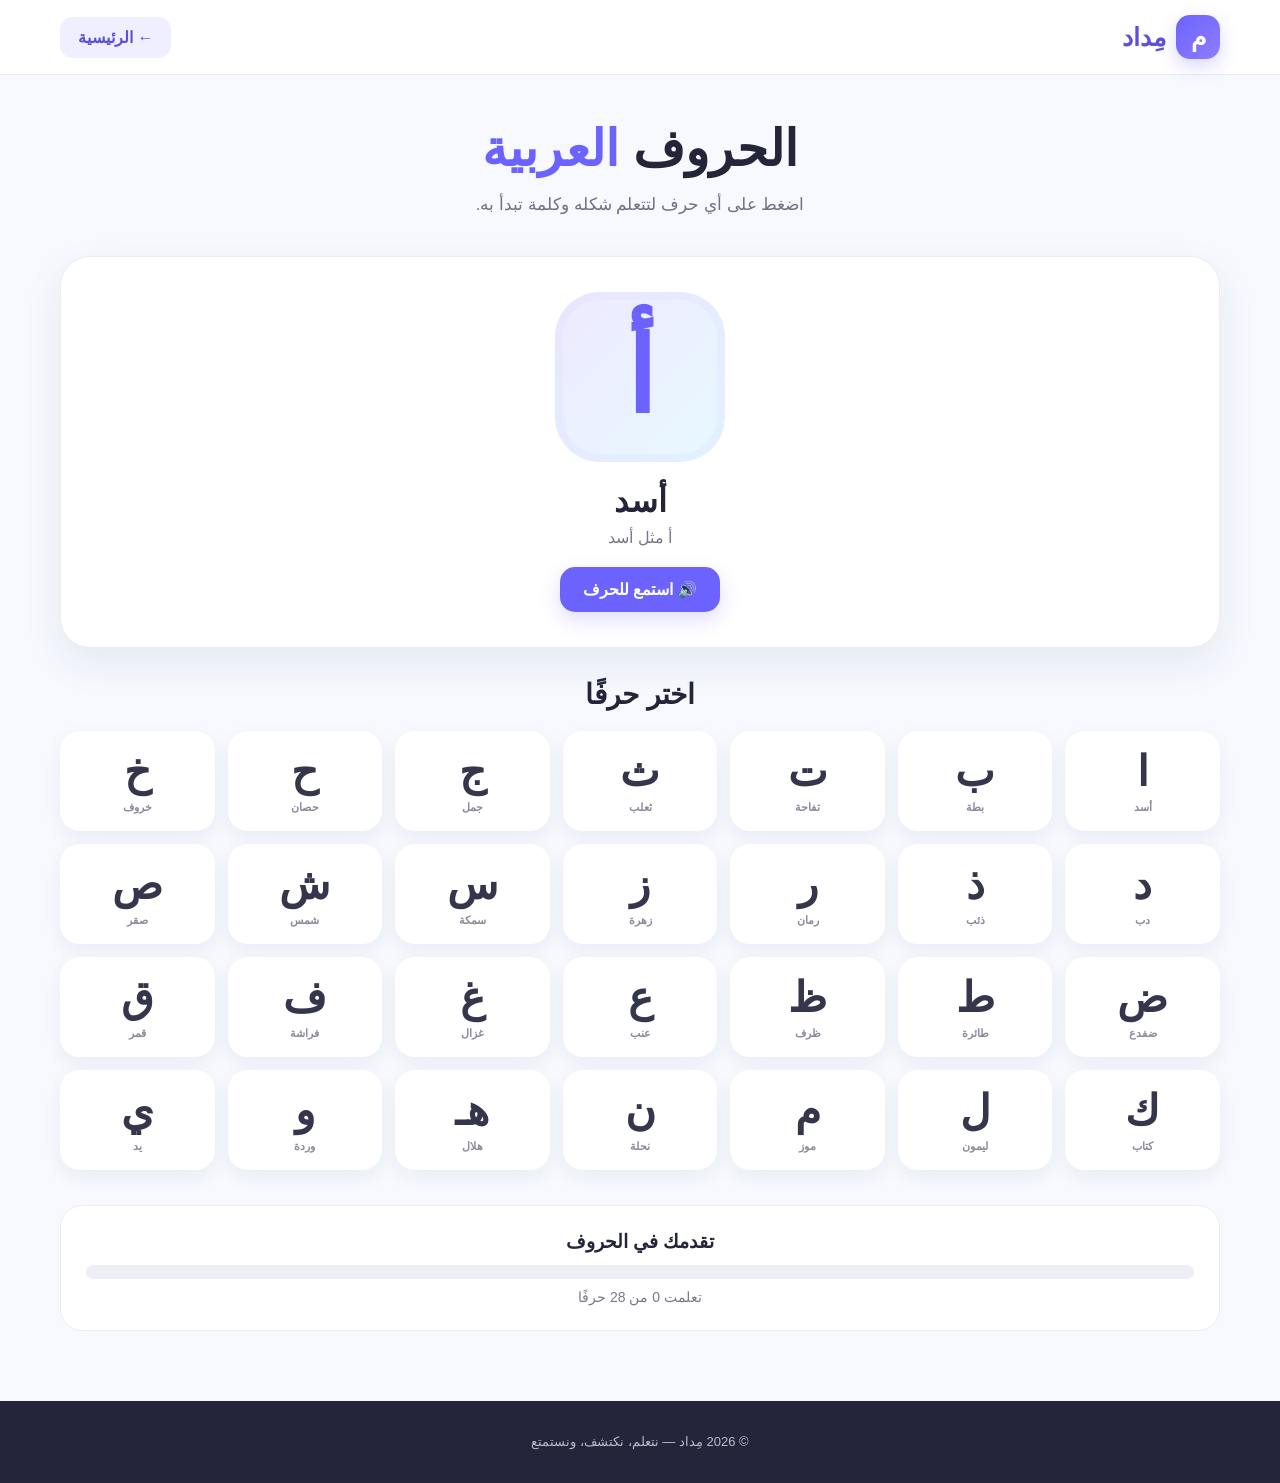
==== letters.html @ b18d237e "Add interactive Arabic letters learning page This file contains the HTML structure, CSS styles, and " ====
<!DOCTYPE html>
<html lang="ar" dir="rtl">
<head>
  <meta charset="UTF-8">
  <meta name="viewport" content="width=device-width, initial-scale=1.0">

  <title>الحروف العربية | مِداد</title>

  <meta name="description"
        content="تعلم الحروف العربية للأطفال بطريقة تفاعلية وممتعة مع مِداد.">

  <meta name="theme-color" content="#6c63ff">

  <style>

    * {
      box-sizing: border-box;
      margin: 0;
      padding: 0;
    }

    html {
      scroll-behavior: smooth;
    }

    body {
      font-family: Tahoma, Arial, sans-serif;
      background: #f7f9ff;
      color: #25253a;
      min-height: 100vh;
    }

    a {
      text-decoration: none;
      color: inherit;
    }

    button {
      font-family: inherit;
    }

    /* =========================
       HEADER
    ========================= */

    header {
      background: rgba(255,255,255,0.97);
      border-bottom: 1px solid #e8eaf5;
      position: sticky;
      top: 0;
      z-index: 1000;
      backdrop-filter: blur(12px);
    }

    .navbar {
      max-width: 1200px;
      min-height: 74px;
      margin: auto;
      padding: 12px 20px;

      display: flex;
      align-items: center;
      justify-content: space-between;
      gap: 20px;
    }

    .logo {
      display: flex;
      align-items: center;
      gap: 10px;

      color: #5b50d6;
      font-size: 25px;
      font-weight: 900;
    }

    .logo-icon {
      width: 44px;
      height: 44px;

      border-radius: 14px;

      background: linear-gradient(
        135deg,
        #6c63ff,
        #8e7dff
      );

      color: white;

      display: flex;
      align-items: center;
      justify-content: center;

      box-shadow:
        0 7px 18px rgba(108,99,255,0.25);
    }

    .back-btn {
      background: #f0efff;
      color: #5b50d6;

      border: none;

      padding: 11px 18px;

      border-radius: 13px;

      font-weight: 800;

      cursor: pointer;

      transition: 0.2s;
    }

    .back-btn:hover {
      background: #e6e3ff;
    }

    /* =========================
       PAGE
    ========================= */

    .page {
      max-width: 1200px;
      margin: auto;
      padding: 45px 20px 70px;
    }

    .page-title {
      text-align: center;
      margin-bottom: 35px;
    }

    .page-title h1 {
      font-size: clamp(32px, 5vw, 50px);
      margin-bottom: 12px;
    }

    .page-title h1 span {
      color: #6c63ff;
    }

    .page-title p {
      color: #707086;
      font-size: 17px;
      line-height: 1.8;
    }

    /* =========================
       LETTER DISPLAY
    ========================= */

    .letter-display {
      background: white;

      border-radius: 30px;

      min-height: 350px;

      padding: 35px;

      display: flex;
      flex-direction: column;

      align-items: center;
      justify-content: center;

      text-align: center;

      box-shadow:
        0 15px 40px rgba(35,35,75,0.08);

      border: 1px solid #ececf5;

      margin-bottom: 30px;
    }

    .big-letter {
      width: 170px;
      height: 170px;

      border-radius: 45px;

      background:
        linear-gradient(
          135deg,
          #eeeaff,
          #e7f8ff
        );

      display: flex;
      align-items: center;
      justify-content: center;

      font-size: 105px;

      font-weight: 900;

      color: #6c63ff;

      margin-bottom: 20px;

      box-shadow:
        inset 0 0 0 8px rgba(108,99,255,0.04);
    }

    .word {
      font-size: 32px;
      font-weight: 900;

      margin-bottom: 8px;
    }

    .meaning {
      color: #77778b;
      font-size: 16px;

      margin-bottom: 20px;
    }

    .speak-btn {
      border: none;

      background: #6c63ff;

      color: white;

      padding: 13px 23px;

      border-radius: 15px;

      font-size: 16px;

      font-weight: 800;

      cursor: pointer;

      box-shadow:
        0 8px 20px rgba(108,99,255,0.22);

      transition: 0.2s;
    }

    .speak-btn:hover {
      transform: translateY(-2px);
      background: #5b50d6;
    }

    /* =========================
       LETTER GRID
    ========================= */

    .letters-title {
      text-align: center;
      margin-bottom: 20px;
    }

    .letters-title h2 {
      font-size: 28px;
    }

    .letters-grid {
      display: grid;

      grid-template-columns:
        repeat(7, 1fr);

      gap: 13px;
    }

    .letter-btn {
      min-height: 100px;

      background: white;

      border: 2px solid transparent;

      border-radius: 20px;

      cursor: pointer;

      font-size: 42px;

      font-weight: 900;

      color: #35354c;

      box-shadow:
        0 7px 20px rgba(35,35,75,0.06);

      transition: 0.2s;

      position: relative;
    }

    .letter-btn small {
      display: block;

      font-size: 11px;

      color: #8a8a9d;

      margin-top: 5px;

      font-weight: 700;
    }

    .letter-btn:hover {
      transform: translateY(-4px);

      border-color: #cfcaff;

      color: #6c63ff;

      box-shadow:
        0 13px 28px rgba(35,35,75,0.10);
    }

    .letter-btn.active {
      border-color: #6c63ff;

      background: #f0efff;

      color: #5b50d6;
    }

    /* =========================
       PROGRESS
    ========================= */

    .progress-area {
      background: white;

      margin-top: 35px;

      border-radius: 22px;

      padding: 25px;

      border: 1px solid #ececf5;

      text-align: center;
    }

    .progress-area h3 {
      margin-bottom: 12px;
    }

    .progress-bar {
      height: 14px;

      width: 100%;

      background: #eeeeF7;

      border-radius: 20px;

      overflow: hidden;
    }

    .progress-fill {
      height: 100%;

      width: 0%;

      background:
        linear-gradient(
          90deg,
          #6c63ff,
          #8e7dff
        );

      border-radius: 20px;

      transition: width 0.3s;
    }

    .progress-text {
      margin-top: 10px;

      color: #77778b;

      font-size: 14px;
    }

    /* =========================
       FOOTER
    ========================= */

    footer {
      background: #24243a;

      color: white;

      text-align: center;

      padding: 30px 20px;
    }

    footer p {
      color: #bcbccd;

      font-size: 13px;

      line-height: 1.7;
    }

    /* =========================
       MOBILE
    ========================= */

    @media (max-width: 900px) {

      .letters-grid {
        grid-template-columns:
          repeat(5, 1fr);
      }

    }

    @media (max-width: 600px) {

      .navbar {
        padding: 10px 15px;
      }

      .logo {
        font-size: 21px;
      }

      .logo-icon {
        width: 39px;
        height: 39px;
      }

      .page {
        padding:
          35px 15px 55px;
      }

      .letter-display {
        min-height: 320px;
        padding: 25px;
      }

      .big-letter {
        width: 145px;
        height: 145px;

        font-size: 88px;
      }

      .word {
        font-size: 27px;
      }

      .letters-grid {
        grid-template-columns:
          repeat(4, 1fr);

        gap: 10px;
      }

      .letter-btn {
        min-height: 85px;
        font-size: 34px;
      }

      .letter-btn small {
        font-size: 9px;
      }

    }

  </style>
</head>

<body>


  <!-- =========================
       HEADER
  ========================= -->

  <header>

    <nav class="navbar">

      <a href="index.html" class="logo">

        <span class="logo-icon">
          م
        </span>

        <span>
          مِداد
        </span>

      </a>

      <a
        href="index.html"
        class="back-btn">

        ← الرئيسية

      </a>

    </nav>

  </header>


  <!-- =========================
       CONTENT
  ========================= -->

  <main class="page">

    <div class="page-title">

      <h1>
        الحروف <span>العربية</span>
      </h1>

      <p>
        اضغط على أي حرف لتتعلم شكله وكلمة تبدأ به.
      </p>

    </div>


    <!-- =========================
         SELECTED LETTER
    ========================= -->

    <section class="letter-display">

      <div
        class="big-letter"
        id="bigLetter">

        أ

      </div>

      <div
        class="word"
        id="word">

        أسد

      </div>

      <div
        class="meaning"
        id="meaning">

        أ مثل أسد

      </div>

      <button
        class="speak-btn"
        onclick="speakLetter()">

        🔊 استمع للحرف

      </button>

    </section>


    <!-- =========================
         LETTERS
    ========================= -->

    <section>

      <div class="letters-title">

        <h2>
          اختر حرفًا
        </h2>

      </div>


      <div
        class="letters-grid"
        id="lettersGrid">

      </div>

    </section>


    <!-- =========================
         PROGRESS
    ========================= -->

    <section class="progress-area">

      <h3>
        تقدمك في الحروف
      </h3>

      <div class="progress-bar">

        <div
          class="progress-fill"
          id="progressFill">
        </div>

      </div>

      <div
        class="progress-text"
        id="progressText">

        تعلمت 0 من 28 حرفًا

      </div>

    </section>

  </main>


  <!-- =========================
       FOOTER
  ========================= -->

  <footer>

    <p>
      © 2026 مِداد — نتعلم، نكتشف، ونستمتع
    </p>

  </footer>


  <!-- =========================
       JAVASCRIPT
  ========================= -->

  <script>

    const letters = [

      {
        letter: "ا",
        word: "أسد",
        meaning: "ا مثل أسد"
      },

      {
        letter: "ب",
        word: "بطة",
        meaning: "ب مثل بطة"
      },

      {
        letter: "ت",
        word: "تفاحة",
        meaning: "ت مثل تفاحة"
      },

      {
        letter: "ث",
        word: "ثعلب",
        meaning: "ث مثل ثعلب"
      },

      {
        letter: "ج",
        word: "جمل",
        meaning: "ج مثل جمل"
      },

      {
        letter: "ح",
        word: "حصان",
        meaning: "ح مثل حصان"
      },

      {
        letter: "خ",
        word: "خروف",
        meaning: "خ مثل خروف"
      },

      {
        letter: "د",
        word: "دب",
        meaning: "د مثل دب"
      },

      {
        letter: "ذ",
        word: "ذئب",
        meaning: "ذ مثل ذئب"
      },

      {
        letter: "ر",
        word: "رمان",
        meaning: "ر مثل رمان"
      },

      {
        letter: "ز",
        word: "زهرة",
        meaning: "ز مثل زهرة"
      },

      {
        letter: "س",
        word: "سمكة",
        meaning: "س مثل سمكة"
      },

      {
        letter: "ش",
        word: "شمس",
        meaning: "ش مثل شمس"
      },

      {
        letter: "ص",
        word: "صقر",
        meaning: "ص مثل صقر"
      },

      {
        letter: "ض",
        word: "ضفدع",
        meaning: "ض مثل ضفدع"
      },

      {
        letter: "ط",
        word: "طائرة",
        meaning: "ط مثل طائرة"
      },

      {
        letter: "ظ",
        word: "ظرف",
        meaning: "ظ مثل ظرف"
      },

      {
        letter: "ع",
        word: "عنب",
        meaning: "ع مثل عنب"
      },

      {
        letter: "غ",
        word: "غزال",
        meaning: "غ مثل غزال"
      },

      {
        letter: "ف",
        word: "فراشة",
        meaning: "ف مثل فراشة"
      },

      {
        letter: "ق",
        word: "قمر",
        meaning: "ق مثل قمر"
      },

      {
        letter: "ك",
        word: "كتاب",
        meaning: "ك مثل كتاب"
      },

      {
        letter: "ل",
        word: "ليمون",
        meaning: "ل مثل ليمون"
      },

      {
        letter: "م",
        word: "موز",
        meaning: "م مثل موز"
      },

      {
        letter: "ن",
        word: "نحلة",
        meaning: "ن مثل نحلة"
      },

      {
        letter: "هـ",
        word: "هلال",
        meaning: "هـ مثل هلال"
      },

      {
        letter: "و",
        word: "وردة",
        meaning: "و مثل وردة"
      },

      {
        letter: "ي",
        word: "يد",
        meaning: "ي مثل يد"
      }

    ];


    const lettersGrid =
      document.getElementById(
        "lettersGrid"
      );

    const bigLetter =
      document.getElementById(
        "bigLetter"
      );

    const word =
      document.getElementById(
        "word"
      );

    const meaning =
      document.getElementById(
        "meaning"
      );

    const progressFill =
      document.getElementById(
        "progressFill"
      );

    const progressText =
      document.getElementById(
        "progressText"
      );


    let learned =
      JSON.parse(
        localStorage.getItem(
          "midadLearnedLetters"
        )
      ) || [];


    function renderLetters() {

      lettersGrid.innerHTML = "";

      letters.forEach(
        function(item, index) {

          const button =
            document.createElement(
              "button"
            );

          button.className =
            "letter-btn";

          button.innerHTML =
            item.letter +
            "<small>" +
            item.word +
            "</small>";

          if (
            learned.includes(index)
          ) {

            button.classList.add(
              "active"
            );

          }

          button.addEventListener(
            "click",
            function() {

              selectLetter(
                index,
                button
              );

            }
          );

          lettersGrid.appendChild(
            button
          );

        }
      );

      updateProgress();

    }


    function selectLetter(
      index,
      button
    ) {

      const item =
        letters[index];

      bigLetter.textContent =
        item.letter;

      word.textContent =
        item.word;

      meaning.textContent =
        item.meaning;

      document
        .querySelectorAll(
          ".letter-btn"
        )
        .forEach(
          function(btn) {

            btn.classList.remove(
              "active"
            );

          }
        );

      button.classList.add(
        "active"
      );


      if (
        !learned.includes(index)
      ) {

        learned.push(index);

        localStorage.setItem(
          "midadLearnedLetters",
          JSON.stringify(
            learned
          )
        );

      }

      updateProgress();

      speakText(
        item.letter +
        "، " +
        item.word
      );

    }


    function updateProgress() {

      const percentage =
        (
          learned.length /
          letters.length
        ) * 100;

      progressFill.style.width =
        percentage + "%";

      progressText.textContent =
        "تعلمت " +
        learned.length +
        " من " +
        letters.length +
        " حرفًا";

    }


    function speakText(text) {

      if (
        !("speechSynthesis" in window)
      ) {

        return;

      }

      window.speechSynthesis.cancel();

      const speech =
        new SpeechSynthesisUtterance(
          text
        );

      speech.lang = "ar-SA";

      speech.rate = 0.75;

      speech.pitch = 1.05;

      window.speechSynthesis.speak(
        speech
      );

    }


    function speakLetter() {

      speakText(
        bigLetter.textContent +
        "، " +
        word.textContent
      );

    }


    renderLetters();

  </script>

</body>
</html>
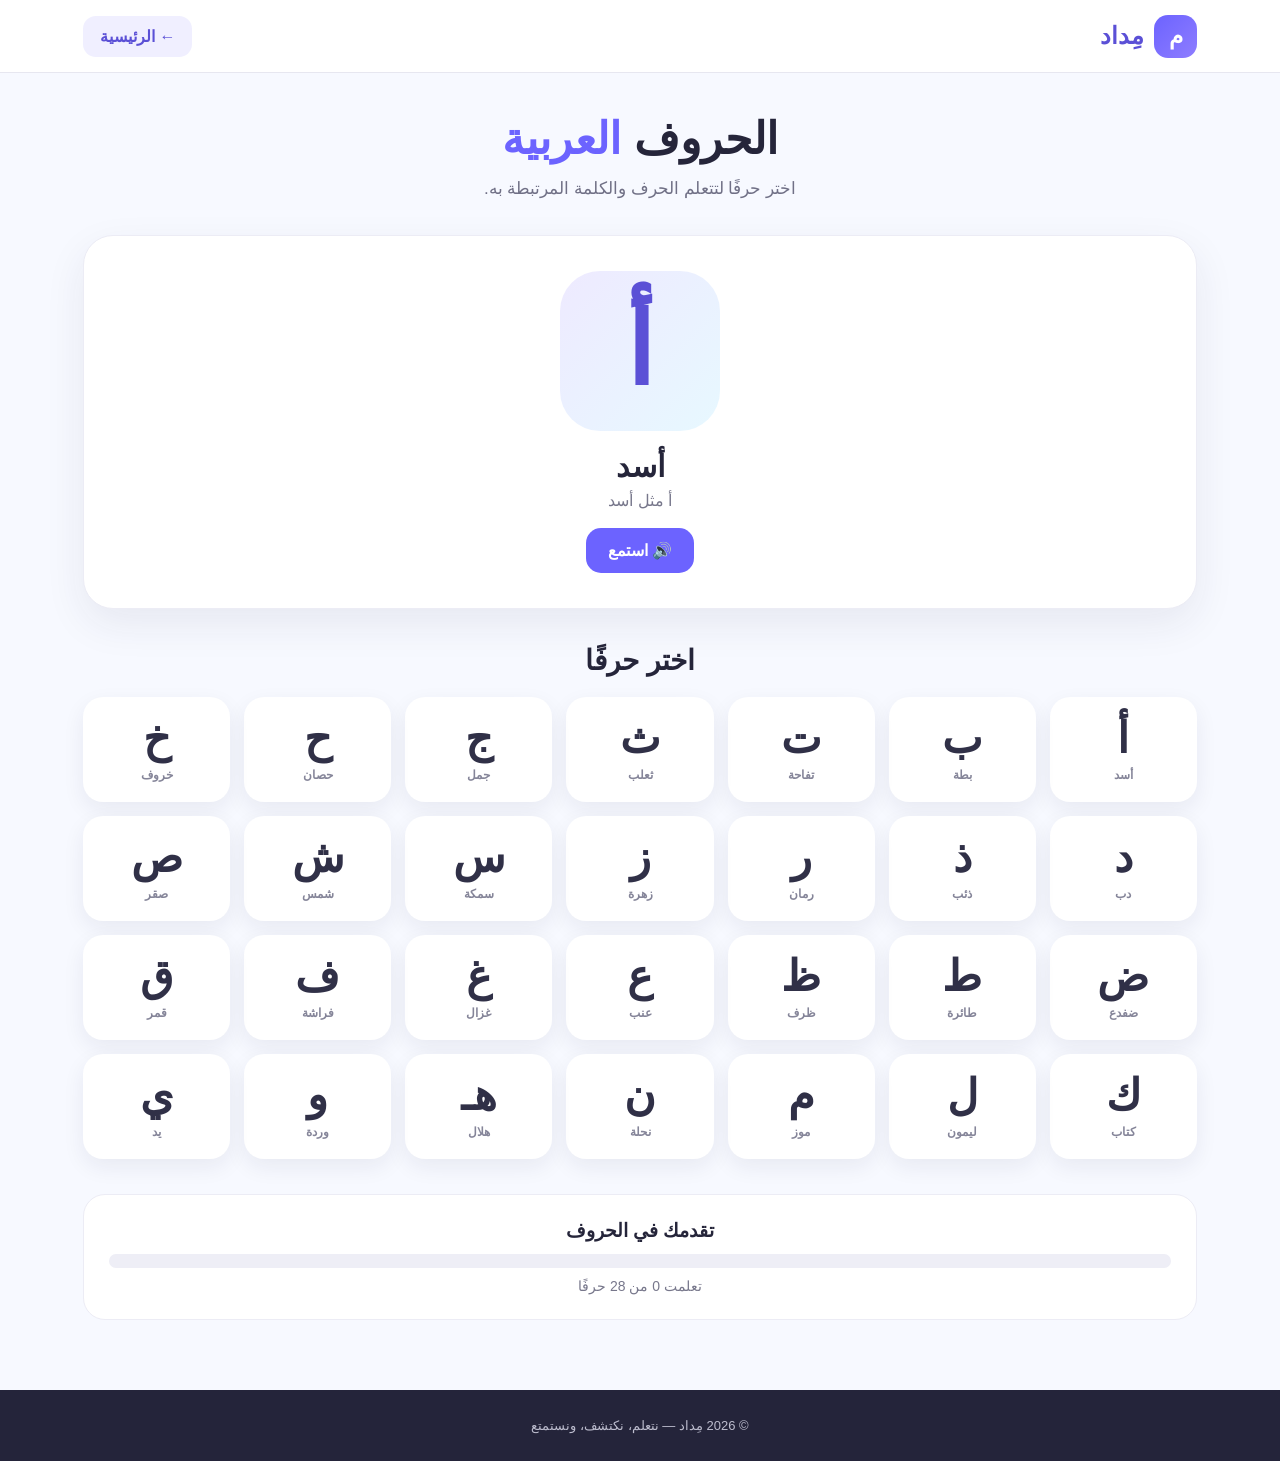
==== commit ebfe5a13: "Refactor HTML structure and styles for letters page" ====
--- a/letters.html
+++ b/letters.html
@@ -1,1046 +1,582 @@
 <!DOCTYPE html>
 <html lang="ar" dir="rtl">
 <head>
-  <meta charset="UTF-8">
-  <meta name="viewport" content="width=device-width, initial-scale=1.0">
-
-  <title>الحروف العربية | مِداد</title>
-
-  <meta name="description"
-        content="تعلم الحروف العربية للأطفال بطريقة تفاعلية وممتعة مع مِداد.">
-
-  <meta name="theme-color" content="#6c63ff">
-
-  <style>
-
-    * {
-      box-sizing: border-box;
-      margin: 0;
-      padding: 0;
+<meta charset="UTF-8">
+<meta name="viewport" content="width=device-width, initial-scale=1.0">
+
+<title>الحروف العربية | مِداد</title>
+
+<style>
+*{
+  box-sizing:border-box;
+  margin:0;
+  padding:0;
+}
+
+body{
+  font-family:Tahoma,Arial,sans-serif;
+  background:#f7f9ff;
+  color:#25253a;
+}
+
+header{
+  background:#fff;
+  border-bottom:1px solid #e7e7f0;
+  position:sticky;
+  top:0;
+  z-index:100;
+}
+
+.navbar{
+  max-width:1150px;
+  margin:auto;
+  min-height:72px;
+  padding:10px 18px;
+  display:flex;
+  align-items:center;
+  justify-content:space-between;
+}
+
+.logo{
+  display:flex;
+  align-items:center;
+  gap:10px;
+  color:#5b50d6;
+  font-size:24px;
+  font-weight:900;
+  text-decoration:none;
+}
+
+.logo-icon{
+  width:43px;
+  height:43px;
+  border-radius:14px;
+  background:linear-gradient(135deg,#6c63ff,#8e7dff);
+  color:#fff;
+  display:flex;
+  align-items:center;
+  justify-content:center;
+  font-size:23px;
+}
+
+.back{
+  text-decoration:none;
+  background:#f0efff;
+  color:#5b50d6;
+  padding:11px 17px;
+  border-radius:13px;
+  font-weight:800;
+}
+
+.container{
+  max-width:1150px;
+  margin:auto;
+  padding:40px 18px 70px;
+}
+
+.title{
+  text-align:center;
+  margin-bottom:30px;
+}
+
+.title h1{
+  font-size:44px;
+  margin-bottom:10px;
+}
+
+.title h1 span{
+  color:#6c63ff;
+}
+
+.title p{
+  color:#707086;
+  font-size:17px;
+  line-height:1.8;
+}
+
+.display{
+  background:#fff;
+  border-radius:30px;
+  padding:35px 20px;
+  min-height:340px;
+  display:flex;
+  flex-direction:column;
+  align-items:center;
+  justify-content:center;
+  text-align:center;
+  box-shadow:0 15px 40px rgba(35,35,75,.08);
+  border:1px solid #ececf5;
+  margin-bottom:35px;
+}
+
+.big-letter{
+  width:160px;
+  height:160px;
+  border-radius:40px;
+  background:linear-gradient(135deg,#eeeaff,#e7f8ff);
+  display:flex;
+  align-items:center;
+  justify-content:center;
+  color:#5b50d6;
+  font-size:100px;
+  font-weight:900;
+  margin-bottom:18px;
+}
+
+.word{
+  font-size:30px;
+  font-weight:900;
+  margin-bottom:7px;
+}
+
+.description{
+  color:#77778b;
+  margin-bottom:18px;
+}
+
+.listen{
+  border:none;
+  background:#6c63ff;
+  color:#fff;
+  padding:13px 22px;
+  border-radius:15px;
+  font-size:16px;
+  font-weight:800;
+  cursor:pointer;
+}
+
+.listen:hover{
+  background:#554bd0;
+}
+
+.section-title{
+  text-align:center;
+  margin-bottom:20px;
+}
+
+.section-title h2{
+  font-size:28px;
+}
+
+.letters{
+  display:grid;
+  grid-template-columns:repeat(7,1fr);
+  gap:14px;
+}
+
+.letter{
+  min-height:105px;
+  border:2px solid transparent;
+  border-radius:20px;
+  background:#fff;
+  cursor:pointer;
+  display:flex;
+  flex-direction:column;
+  align-items:center;
+  justify-content:center;
+  box-shadow:0 8px 22px rgba(35,35,75,.07);
+  transition:.2s;
+}
+
+.letter:hover{
+  transform:translateY(-4px);
+  border-color:#c9c4ff;
+}
+
+.letter.selected{
+  background:#f0efff;
+  border-color:#6c63ff;
+}
+
+.letter-symbol{
+  font-size:43px;
+  line-height:1;
+  font-weight:900;
+  color:#303047;
+  direction:rtl;
+}
+
+.letter.selected .letter-symbol{
+  color:#5b50d6;
+}
+
+.letter-word{
+  margin-top:8px;
+  font-size:12px;
+  color:#858599;
+  font-weight:700;
+}
+
+.progress{
+  background:#fff;
+  border:1px solid #ececf5;
+  border-radius:22px;
+  margin-top:35px;
+  padding:25px;
+  text-align:center;
+}
+
+.progress h3{
+  margin-bottom:12px;
+}
+
+.bar{
+  height:14px;
+  background:#eeeef6;
+  border-radius:20px;
+  overflow:hidden;
+}
+
+.fill{
+  width:0%;
+  height:100%;
+  background:linear-gradient(90deg,#6c63ff,#8e7dff);
+  transition:.3s;
+}
+
+.progress-text{
+  margin-top:10px;
+  color:#77778b;
+  font-size:14px;
+}
+
+footer{
+  background:#24243a;
+  color:#fff;
+  text-align:center;
+  padding:28px 15px;
+}
+
+footer p{
+  color:#bdbdce;
+  font-size:13px;
+}
+
+@media(max-width:900px){
+
+  .letters{
+    grid-template-columns:repeat(5,1fr);
+  }
+
+}
+
+@media(max-width:600px){
+
+  .title h1{
+    font-size:35px;
+  }
+
+  .container{
+    padding:30px 12px 55px;
+  }
+
+  .display{
+    min-height:310px;
+  }
+
+  .big-letter{
+    width:140px;
+    height:140px;
+    font-size:88px;
+  }
+
+  .letters{
+    grid-template-columns:repeat(4,1fr);
+    gap:10px;
+  }
+
+  .letter{
+    min-height:90px;
+  }
+
+  .letter-symbol{
+    font-size:35px;
+  }
+
+  .letter-word{
+    font-size:10px;
+  }
+
+}
+</style>
+</head>
+
+<body>
+
+<header>
+  <nav class="navbar">
+
+    <a href="index.html" class="logo">
+      <span class="logo-icon">م</span>
+      <span>مِداد</span>
+    </a>
+
+    <a href="index.html" class="back">
+      ← الرئيسية
+    </a>
+
+  </nav>
+</header>
+
+
+<main class="container">
+
+  <div class="title">
+    <h1>
+      الحروف <span>العربية</span>
+    </h1>
+
+    <p>
+      اختر حرفًا لتتعلم الحرف والكلمة المرتبطة به.
+    </p>
+  </div>
+
+
+  <section class="display">
+
+    <div class="big-letter" id="bigLetter">أ</div>
+
+    <div class="word" id="word">أسد</div>
+
+    <div class="description" id="description">
+      أ مثل أسد
+    </div>
+
+    <button class="listen" onclick="listen()">
+      🔊 استمع
+    </button>
+
+  </section>
+
+
+  <div class="section-title">
+    <h2>اختر حرفًا</h2>
+  </div>
+
+
+  <section class="letters" id="letters"></section>
+
+
+  <section class="progress">
+
+    <h3>تقدمك في الحروف</h3>
+
+    <div class="bar">
+      <div class="fill" id="fill"></div>
+    </div>
+
+    <div class="progress-text" id="progressText">
+      تعلمت 0 من 28 حرفًا
+    </div>
+
+  </section>
+
+</main>
+
+
+<footer>
+  <p>
+    © 2026 مِداد — نتعلم، نكتشف، ونستمتع
+  </p>
+</footer>
+
+
+<script>
+
+const data = [
+
+  ["أ","أسد","أ مثل أسد"],
+  ["ب","بطة","ب مثل بطة"],
+  ["ت","تفاحة","ت مثل تفاحة"],
+  ["ث","ثعلب","ث مثل ثعلب"],
+  ["ج","جمل","ج مثل جمل"],
+  ["ح","حصان","ح مثل حصان"],
+  ["خ","خروف","خ مثل خروف"],
+  ["د","دب","د مثل دب"],
+  ["ذ","ذئب","ذ مثل ذئب"],
+  ["ر","رمان","ر مثل رمان"],
+  ["ز","زهرة","ز مثل زهرة"],
+  ["س","سمكة","س مثل سمكة"],
+  ["ش","شمس","ش مثل شمس"],
+  ["ص","صقر","ص مثل صقر"],
+  ["ض","ضفدع","ض مثل ضفدع"],
+  ["ط","طائرة","ط مثل طائرة"],
+  ["ظ","ظرف","ظ مثل ظرف"],
+  ["ع","عنب","ع مثل عنب"],
+  ["غ","غزال","غ مثل غزال"],
+  ["ف","فراشة","ف مثل فراشة"],
+  ["ق","قمر","ق مثل قمر"],
+  ["ك","كتاب","ك مثل كتاب"],
+  ["ل","ليمون","ل مثل ليمون"],
+  ["م","موز","م مثل موز"],
+  ["ن","نحلة","ن مثل نحلة"],
+  ["هـ","هلال","هـ مثل هلال"],
+  ["و","وردة","و مثل وردة"],
+  ["ي","يد","ي مثل يد"]
+
+];
+
+
+const lettersContainer =
+  document.getElementById("letters");
+
+const bigLetter =
+  document.getElementById("bigLetter");
+
+const word =
+  document.getElementById("word");
+
+const description =
+  document.getElementById("description");
+
+const fill =
+  document.getElementById("fill");
+
+const progressText =
+  document.getElementById("progressText");
+
+
+let learned =
+  JSON.parse(
+    localStorage.getItem("midadLetters")
+  ) || [];
+
+
+function createLetters(){
+
+  lettersContainer.innerHTML = "";
+
+  data.forEach((item,index)=>{
+
+    const button =
+      document.createElement("button");
+
+    button.type = "button";
+
+    button.className = "letter";
+
+    button.innerHTML = `
+      <span class="letter-symbol">
+        ${item[0]}
+      </span>
+
+      <span class="letter-word">
+        ${item[1]}
+      </span>
+    `;
+
+    if(learned.includes(index)){
+      button.classList.add("selected");
     }
 
-    html {
-      scroll-behavior: smooth;
-    }
-
-    body {
-      font-family: Tahoma, Arial, sans-serif;
-      background: #f7f9ff;
-      color: #25253a;
-      min-height: 100vh;
-    }
-
-    a {
-      text-decoration: none;
-      color: inherit;
-    }
-
-    button {
-      font-family: inherit;
-    }
-
-    /* =========================
-       HEADER
-    ========================= */
-
-    header {
-      background: rgba(255,255,255,0.97);
-      border-bottom: 1px solid #e8eaf5;
-      position: sticky;
-      top: 0;
-      z-index: 1000;
-      backdrop-filter: blur(12px);
-    }
-
-    .navbar {
-      max-width: 1200px;
-      min-height: 74px;
-      margin: auto;
-      padding: 12px 20px;
-
-      display: flex;
-      align-items: center;
-      justify-content: space-between;
-      gap: 20px;
-    }
-
-    .logo {
-      display: flex;
-      align-items: center;
-      gap: 10px;
-
-      color: #5b50d6;
-      font-size: 25px;
-      font-weight: 900;
-    }
-
-    .logo-icon {
-      width: 44px;
-      height: 44px;
-
-      border-radius: 14px;
-
-      background: linear-gradient(
-        135deg,
-        #6c63ff,
-        #8e7dff
-      );
-
-      color: white;
-
-      display: flex;
-      align-items: center;
-      justify-content: center;
-
-      box-shadow:
-        0 7px 18px rgba(108,99,255,0.25);
-    }
-
-    .back-btn {
-      background: #f0efff;
-      color: #5b50d6;
-
-      border: none;
-
-      padding: 11px 18px;
-
-      border-radius: 13px;
-
-      font-weight: 800;
-
-      cursor: pointer;
-
-      transition: 0.2s;
-    }
-
-    .back-btn:hover {
-      background: #e6e3ff;
-    }
-
-    /* =========================
-       PAGE
-    ========================= */
-
-    .page {
-      max-width: 1200px;
-      margin: auto;
-      padding: 45px 20px 70px;
-    }
-
-    .page-title {
-      text-align: center;
-      margin-bottom: 35px;
-    }
-
-    .page-title h1 {
-      font-size: clamp(32px, 5vw, 50px);
-      margin-bottom: 12px;
-    }
-
-    .page-title h1 span {
-      color: #6c63ff;
-    }
-
-    .page-title p {
-      color: #707086;
-      font-size: 17px;
-      line-height: 1.8;
-    }
-
-    /* =========================
-       LETTER DISPLAY
-    ========================= */
-
-    .letter-display {
-      background: white;
-
-      border-radius: 30px;
-
-      min-height: 350px;
-
-      padding: 35px;
-
-      display: flex;
-      flex-direction: column;
-
-      align-items: center;
-      justify-content: center;
-
-      text-align: center;
-
-      box-shadow:
-        0 15px 40px rgba(35,35,75,0.08);
-
-      border: 1px solid #ececf5;
-
-      margin-bottom: 30px;
-    }
-
-    .big-letter {
-      width: 170px;
-      height: 170px;
-
-      border-radius: 45px;
-
-      background:
-        linear-gradient(
-          135deg,
-          #eeeaff,
-          #e7f8ff
-        );
-
-      display: flex;
-      align-items: center;
-      justify-content: center;
-
-      font-size: 105px;
-
-      font-weight: 900;
-
-      color: #6c63ff;
-
-      margin-bottom: 20px;
-
-      box-shadow:
-        inset 0 0 0 8px rgba(108,99,255,0.04);
-    }
-
-    .word {
-      font-size: 32px;
-      font-weight: 900;
-
-      margin-bottom: 8px;
-    }
-
-    .meaning {
-      color: #77778b;
-      font-size: 16px;
-
-      margin-bottom: 20px;
-    }
-
-    .speak-btn {
-      border: none;
-
-      background: #6c63ff;
-
-      color: white;
-
-      padding: 13px 23px;
-
-      border-radius: 15px;
-
-      font-size: 16px;
-
-      font-weight: 800;
-
-      cursor: pointer;
-
-      box-shadow:
-        0 8px 20px rgba(108,99,255,0.22);
-
-      transition: 0.2s;
-    }
-
-    .speak-btn:hover {
-      transform: translateY(-2px);
-      background: #5b50d6;
-    }
-
-    /* =========================
-       LETTER GRID
-    ========================= */
-
-    .letters-title {
-      text-align: center;
-      margin-bottom: 20px;
-    }
-
-    .letters-title h2 {
-      font-size: 28px;
-    }
-
-    .letters-grid {
-      display: grid;
-
-      grid-template-columns:
-        repeat(7, 1fr);
-
-      gap: 13px;
-    }
-
-    .letter-btn {
-      min-height: 100px;
-
-      background: white;
-
-      border: 2px solid transparent;
-
-      border-radius: 20px;
-
-      cursor: pointer;
-
-      font-size: 42px;
-
-      font-weight: 900;
-
-      color: #35354c;
-
-      box-shadow:
-        0 7px 20px rgba(35,35,75,0.06);
-
-      transition: 0.2s;
-
-      position: relative;
-    }
-
-    .letter-btn small {
-      display: block;
-
-      font-size: 11px;
-
-      color: #8a8a9d;
-
-      margin-top: 5px;
-
-      font-weight: 700;
-    }
-
-    .letter-btn:hover {
-      transform: translateY(-4px);
-
-      border-color: #cfcaff;
-
-      color: #6c63ff;
-
-      box-shadow:
-        0 13px 28px rgba(35,35,75,0.10);
-    }
-
-    .letter-btn.active {
-      border-color: #6c63ff;
-
-      background: #f0efff;
-
-      color: #5b50d6;
-    }
-
-    /* =========================
-       PROGRESS
-    ========================= */
-
-    .progress-area {
-      background: white;
-
-      margin-top: 35px;
-
-      border-radius: 22px;
-
-      padding: 25px;
-
-      border: 1px solid #ececf5;
-
-      text-align: center;
-    }
-
-    .progress-area h3 {
-      margin-bottom: 12px;
-    }
-
-    .progress-bar {
-      height: 14px;
-
-      width: 100%;
-
-      background: #eeeeF7;
-
-      border-radius: 20px;
-
-      overflow: hidden;
-    }
-
-    .progress-fill {
-      height: 100%;
-
-      width: 0%;
-
-      background:
-        linear-gradient(
-          90deg,
-          #6c63ff,
-          #8e7dff
-        );
-
-      border-radius: 20px;
-
-      transition: width 0.3s;
-    }
-
-    .progress-text {
-      margin-top: 10px;
-
-      color: #77778b;
-
-      font-size: 14px;
-    }
-
-    /* =========================
-       FOOTER
-    ========================= */
-
-    footer {
-      background: #24243a;
-
-      color: white;
-
-      text-align: center;
-
-      padding: 30px 20px;
-    }
-
-    footer p {
-      color: #bcbccd;
-
-      font-size: 13px;
-
-      line-height: 1.7;
-    }
-
-    /* =========================
-       MOBILE
-    ========================= */
-
-    @media (max-width: 900px) {
-
-      .letters-grid {
-        grid-template-columns:
-          repeat(5, 1fr);
-      }
-
-    }
-
-    @media (max-width: 600px) {
-
-      .navbar {
-        padding: 10px 15px;
-      }
-
-      .logo {
-        font-size: 21px;
-      }
-
-      .logo-icon {
-        width: 39px;
-        height: 39px;
-      }
-
-      .page {
-        padding:
-          35px 15px 55px;
-      }
-
-      .letter-display {
-        min-height: 320px;
-        padding: 25px;
-      }
-
-      .big-letter {
-        width: 145px;
-        height: 145px;
-
-        font-size: 88px;
-      }
-
-      .word {
-        font-size: 27px;
-      }
-
-      .letters-grid {
-        grid-template-columns:
-          repeat(4, 1fr);
-
-        gap: 10px;
-      }
-
-      .letter-btn {
-        min-height: 85px;
-        font-size: 34px;
-      }
-
-      .letter-btn small {
-        font-size: 9px;
-      }
-
-    }
-
-  </style>
-</head>
-
-<body>
-
-
-  <!-- =========================
-       HEADER
-  ========================= -->
-
-  <header>
-
-    <nav class="navbar">
-
-      <a href="index.html" class="logo">
-
-        <span class="logo-icon">
-          م
-        </span>
-
-        <span>
-          مِداد
-        </span>
-
-      </a>
-
-      <a
-        href="index.html"
-        class="back-btn">
-
-        ← الرئيسية
-
-      </a>
-
-    </nav>
-
-  </header>
-
-
-  <!-- =========================
-       CONTENT
-  ========================= -->
-
-  <main class="page">
-
-    <div class="page-title">
-
-      <h1>
-        الحروف <span>العربية</span>
-      </h1>
-
-      <p>
-        اضغط على أي حرف لتتعلم شكله وكلمة تبدأ به.
-      </p>
-
-    </div>
-
-
-    <!-- =========================
-         SELECTED LETTER
-    ========================= -->
-
-    <section class="letter-display">
-
-      <div
-        class="big-letter"
-        id="bigLetter">
-
-        أ
-
-      </div>
-
-      <div
-        class="word"
-        id="word">
-
-        أسد
-
-      </div>
-
-      <div
-        class="meaning"
-        id="meaning">
-
-        أ مثل أسد
-
-      </div>
-
-      <button
-        class="speak-btn"
-        onclick="speakLetter()">
-
-        🔊 استمع للحرف
-
-      </button>
-
-    </section>
-
-
-    <!-- =========================
-         LETTERS
-    ========================= -->
-
-    <section>
-
-      <div class="letters-title">
-
-        <h2>
-          اختر حرفًا
-        </h2>
-
-      </div>
-
-
-      <div
-        class="letters-grid"
-        id="lettersGrid">
-
-      </div>
-
-    </section>
-
-
-    <!-- =========================
-         PROGRESS
-    ========================= -->
-
-    <section class="progress-area">
-
-      <h3>
-        تقدمك في الحروف
-      </h3>
-
-      <div class="progress-bar">
-
-        <div
-          class="progress-fill"
-          id="progressFill">
-        </div>
-
-      </div>
-
-      <div
-        class="progress-text"
-        id="progressText">
-
-        تعلمت 0 من 28 حرفًا
-
-      </div>
-
-    </section>
-
-  </main>
-
-
-  <!-- =========================
-       FOOTER
-  ========================= -->
-
-  <footer>
-
-    <p>
-      © 2026 مِداد — نتعلم، نكتشف، ونستمتع
-    </p>
-
-  </footer>
-
-
-  <!-- =========================
-       JAVASCRIPT
-  ========================= -->
-
-  <script>
-
-    const letters = [
-
-      {
-        letter: "ا",
-        word: "أسد",
-        meaning: "ا مثل أسد"
-      },
-
-      {
-        letter: "ب",
-        word: "بطة",
-        meaning: "ب مثل بطة"
-      },
-
-      {
-        letter: "ت",
-        word: "تفاحة",
-        meaning: "ت مثل تفاحة"
-      },
-
-      {
-        letter: "ث",
-        word: "ثعلب",
-        meaning: "ث مثل ثعلب"
-      },
-
-      {
-        letter: "ج",
-        word: "جمل",
-        meaning: "ج مثل جمل"
-      },
-
-      {
-        letter: "ح",
-        word: "حصان",
-        meaning: "ح مثل حصان"
-      },
-
-      {
-        letter: "خ",
-        word: "خروف",
-        meaning: "خ مثل خروف"
-      },
-
-      {
-        letter: "د",
-        word: "دب",
-        meaning: "د مثل دب"
-      },
-
-      {
-        letter: "ذ",
-        word: "ذئب",
-        meaning: "ذ مثل ذئب"
-      },
-
-      {
-        letter: "ر",
-        word: "رمان",
-        meaning: "ر مثل رمان"
-      },
-
-      {
-        letter: "ز",
-        word: "زهرة",
-        meaning: "ز مثل زهرة"
-      },
-
-      {
-        letter: "س",
-        word: "سمكة",
-        meaning: "س مثل سمكة"
-      },
-
-      {
-        letter: "ش",
-        word: "شمس",
-        meaning: "ش مثل شمس"
-      },
-
-      {
-        letter: "ص",
-        word: "صقر",
-        meaning: "ص مثل صقر"
-      },
-
-      {
-        letter: "ض",
-        word: "ضفدع",
-        meaning: "ض مثل ضفدع"
-      },
-
-      {
-        letter: "ط",
-        word: "طائرة",
-        meaning: "ط مثل طائرة"
-      },
-
-      {
-        letter: "ظ",
-        word: "ظرف",
-        meaning: "ظ مثل ظرف"
-      },
-
-      {
-        letter: "ع",
-        word: "عنب",
-        meaning: "ع مثل عنب"
-      },
-
-      {
-        letter: "غ",
-        word: "غزال",
-        meaning: "غ مثل غزال"
-      },
-
-      {
-        letter: "ف",
-        word: "فراشة",
-        meaning: "ف مثل فراشة"
-      },
-
-      {
-        letter: "ق",
-        word: "قمر",
-        meaning: "ق مثل قمر"
-      },
-
-      {
-        letter: "ك",
-        word: "كتاب",
-        meaning: "ك مثل كتاب"
-      },
-
-      {
-        letter: "ل",
-        word: "ليمون",
-        meaning: "ل مثل ليمون"
-      },
-
-      {
-        letter: "م",
-        word: "موز",
-        meaning: "م مثل موز"
-      },
-
-      {
-        letter: "ن",
-        word: "نحلة",
-        meaning: "ن مثل نحلة"
-      },
-
-      {
-        letter: "هـ",
-        word: "هلال",
-        meaning: "هـ مثل هلال"
-      },
-
-      {
-        letter: "و",
-        word: "وردة",
-        meaning: "و مثل وردة"
-      },
-
-      {
-        letter: "ي",
-        word: "يد",
-        meaning: "ي مثل يد"
-      }
-
-    ];
-
-
-    const lettersGrid =
-      document.getElementById(
-        "lettersGrid"
-      );
-
-    const bigLetter =
-      document.getElementById(
-        "bigLetter"
-      );
-
-    const word =
-      document.getElementById(
-        "word"
-      );
-
-    const meaning =
-      document.getElementById(
-        "meaning"
-      );
-
-    const progressFill =
-      document.getElementById(
-        "progressFill"
-      );
-
-    const progressText =
-      document.getElementById(
-        "progressText"
-      );
-
-
-    let learned =
-      JSON.parse(
-        localStorage.getItem(
-          "midadLearnedLetters"
-        )
-      ) || [];
-
-
-    function renderLetters() {
-
-      lettersGrid.innerHTML = "";
-
-      letters.forEach(
-        function(item, index) {
-
-          const button =
-            document.createElement(
-              "button"
-            );
-
-          button.className =
-            "letter-btn";
-
-          button.innerHTML =
-            item.letter +
-            "<small>" +
-            item.word +
-            "</small>";
-
-          if (
-            learned.includes(index)
-          ) {
-
-            button.classList.add(
-              "active"
-            );
-
-          }
-
-          button.addEventListener(
-            "click",
-            function() {
-
-              selectLetter(
-                index,
-                button
-              );
-
-            }
-          );
-
-          lettersGrid.appendChild(
-            button
-          );
-
-        }
-      );
-
-      updateProgress();
-
-    }
-
-
-    function selectLetter(
-      index,
-      button
-    ) {
-
-      const item =
-        letters[index];
-
-      bigLetter.textContent =
-        item.letter;
-
-      word.textContent =
-        item.word;
-
-      meaning.textContent =
-        item.meaning;
-
-      document
-        .querySelectorAll(
-          ".letter-btn"
-        )
-        .forEach(
-          function(btn) {
-
-            btn.classList.remove(
-              "active"
-            );
-
-          }
-        );
-
-      button.classList.add(
-        "active"
-      );
-
-
-      if (
-        !learned.includes(index)
-      ) {
-
-        learned.push(index);
-
-        localStorage.setItem(
-          "midadLearnedLetters",
-          JSON.stringify(
-            learned
-          )
-        );
-
-      }
-
-      updateProgress();
-
-      speakText(
-        item.letter +
-        "، " +
-        item.word
-      );
-
-    }
-
-
-    function updateProgress() {
-
-      const percentage =
-        (
-          learned.length /
-          letters.length
-        ) * 100;
-
-      progressFill.style.width =
-        percentage + "%";
-
-      progressText.textContent =
-        "تعلمت " +
-        learned.length +
-        " من " +
-        letters.length +
-        " حرفًا";
-
-    }
-
-
-    function speakText(text) {
-
-      if (
-        !("speechSynthesis" in window)
-      ) {
-
-        return;
-
-      }
-
-      window.speechSynthesis.cancel();
-
-      const speech =
-        new SpeechSynthesisUtterance(
-          text
-        );
-
-      speech.lang = "ar-SA";
-
-      speech.rate = 0.75;
-
-      speech.pitch = 1.05;
-
-      window.speechSynthesis.speak(
-        speech
-      );
-
-    }
-
-
-    function speakLetter() {
-
-      speakText(
-        bigLetter.textContent +
-        "، " +
-        word.textContent
-      );
-
-    }
-
-
-    renderLetters();
-
-  </script>
+    button.onclick = () =>
+      chooseLetter(index,button);
+
+    lettersContainer.appendChild(button);
+
+  });
+
+  updateProgress();
+
+}
+
+
+function chooseLetter(index,button){
+
+  const item = data[index];
+
+  bigLetter.textContent = item[0];
+
+  word.textContent = item[1];
+
+  description.textContent = item[2];
+
+
+  document
+    .querySelectorAll(".letter")
+    .forEach(btn =>
+      btn.classList.remove("selected")
+    );
+
+
+  button.classList.add("selected");
+
+
+  if(!learned.includes(index)){
+
+    learned.push(index);
+
+    localStorage.setItem(
+      "midadLetters",
+      JSON.stringify(learned)
+    );
+
+  }
+
+
+  updateProgress();
+
+  speak(
+    item[0] + "، " + item[1]
+  );
+
+}
+
+
+function updateProgress(){
+
+  const percentage =
+    (learned.length / data.length) * 100;
+
+  fill.style.width =
+    percentage + "%";
+
+  progressText.textContent =
+    "تعلمت " +
+    learned.length +
+    " من " +
+    data.length +
+    " حرفًا";
+
+}
+
+
+function speak(text){
+
+  if(!("speechSynthesis" in window)){
+    return;
+  }
+
+  speechSynthesis.cancel();
+
+  const voice =
+    new SpeechSynthesisUtterance(text);
+
+  voice.lang = "ar-SA";
+
+  voice.rate = 0.75;
+
+  voice.pitch = 1;
+
+  speechSynthesis.speak(voice);
+
+}
+
+
+function listen(){
+
+  speak(
+    bigLetter.textContent +
+    "، " +
+    word.textContent
+  );
+
+}
+
+
+createLetters();
+
+</script>
 
 </body>
 </html>
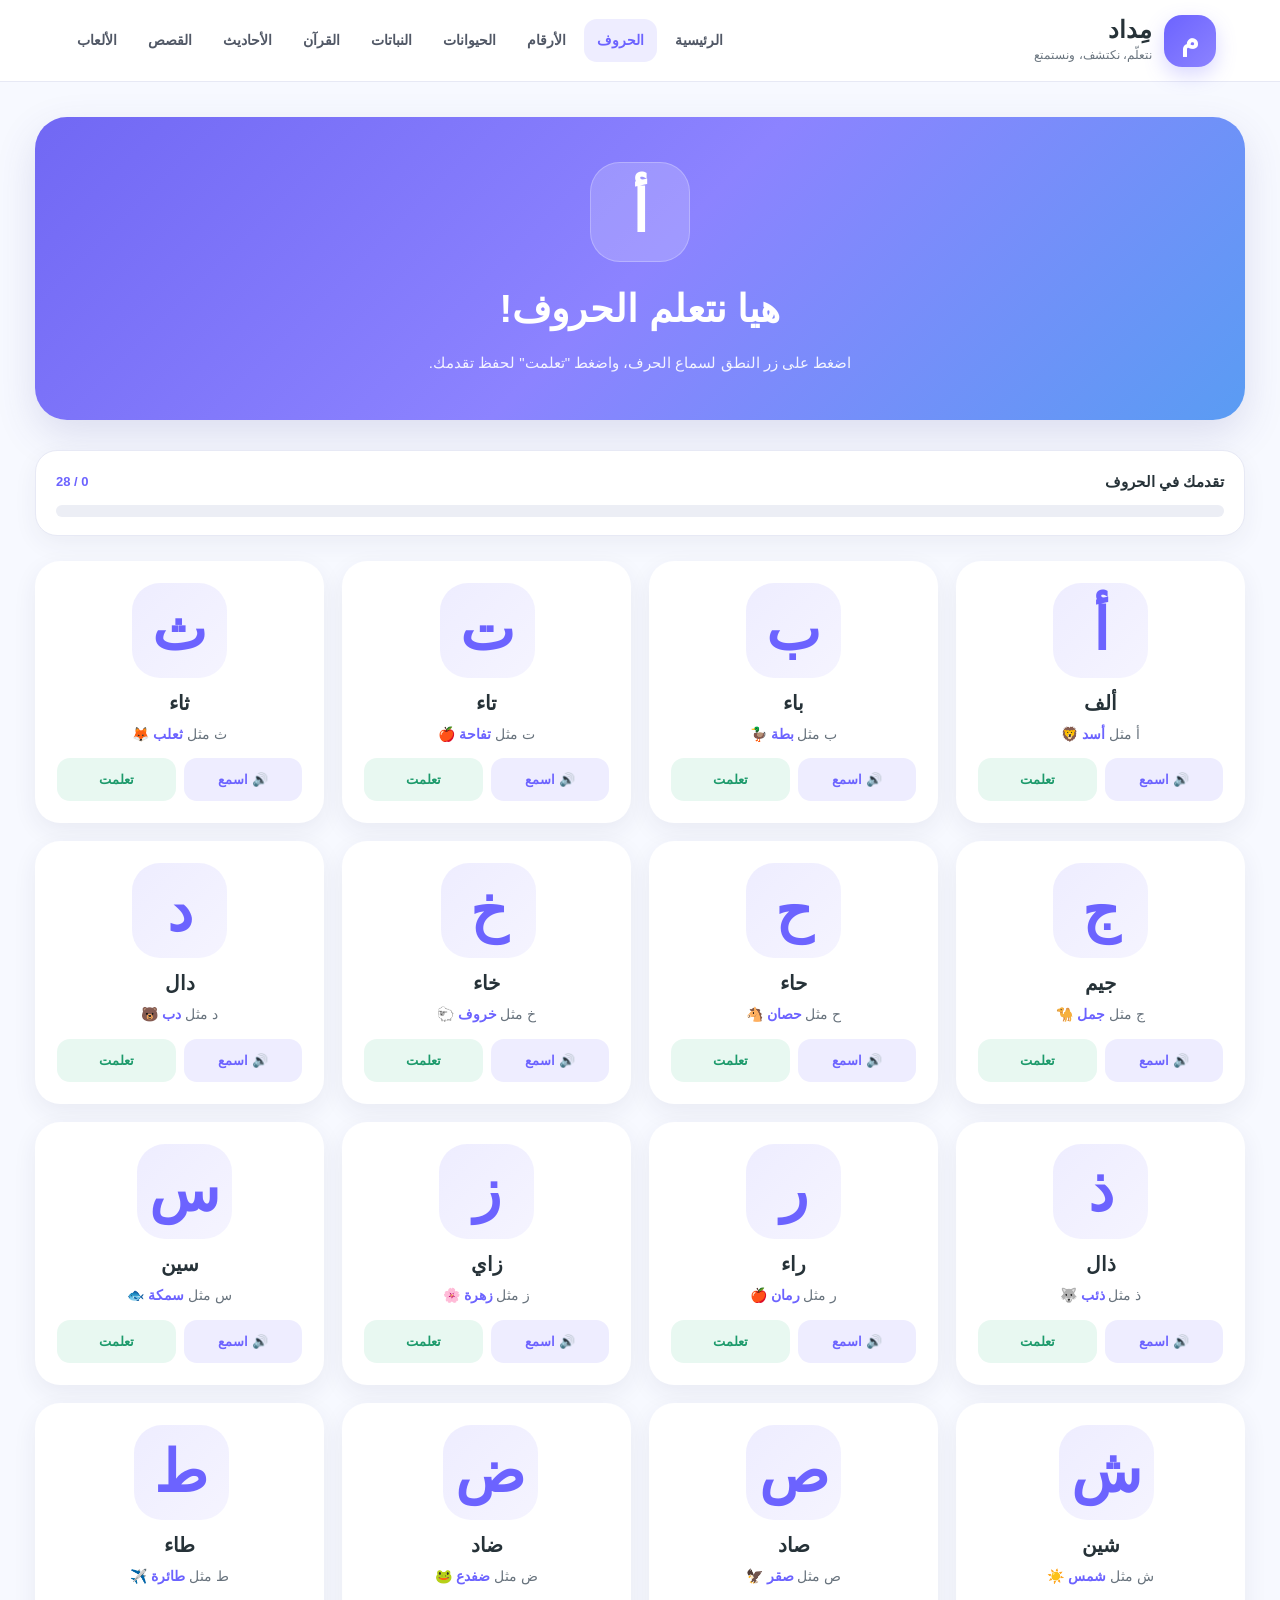
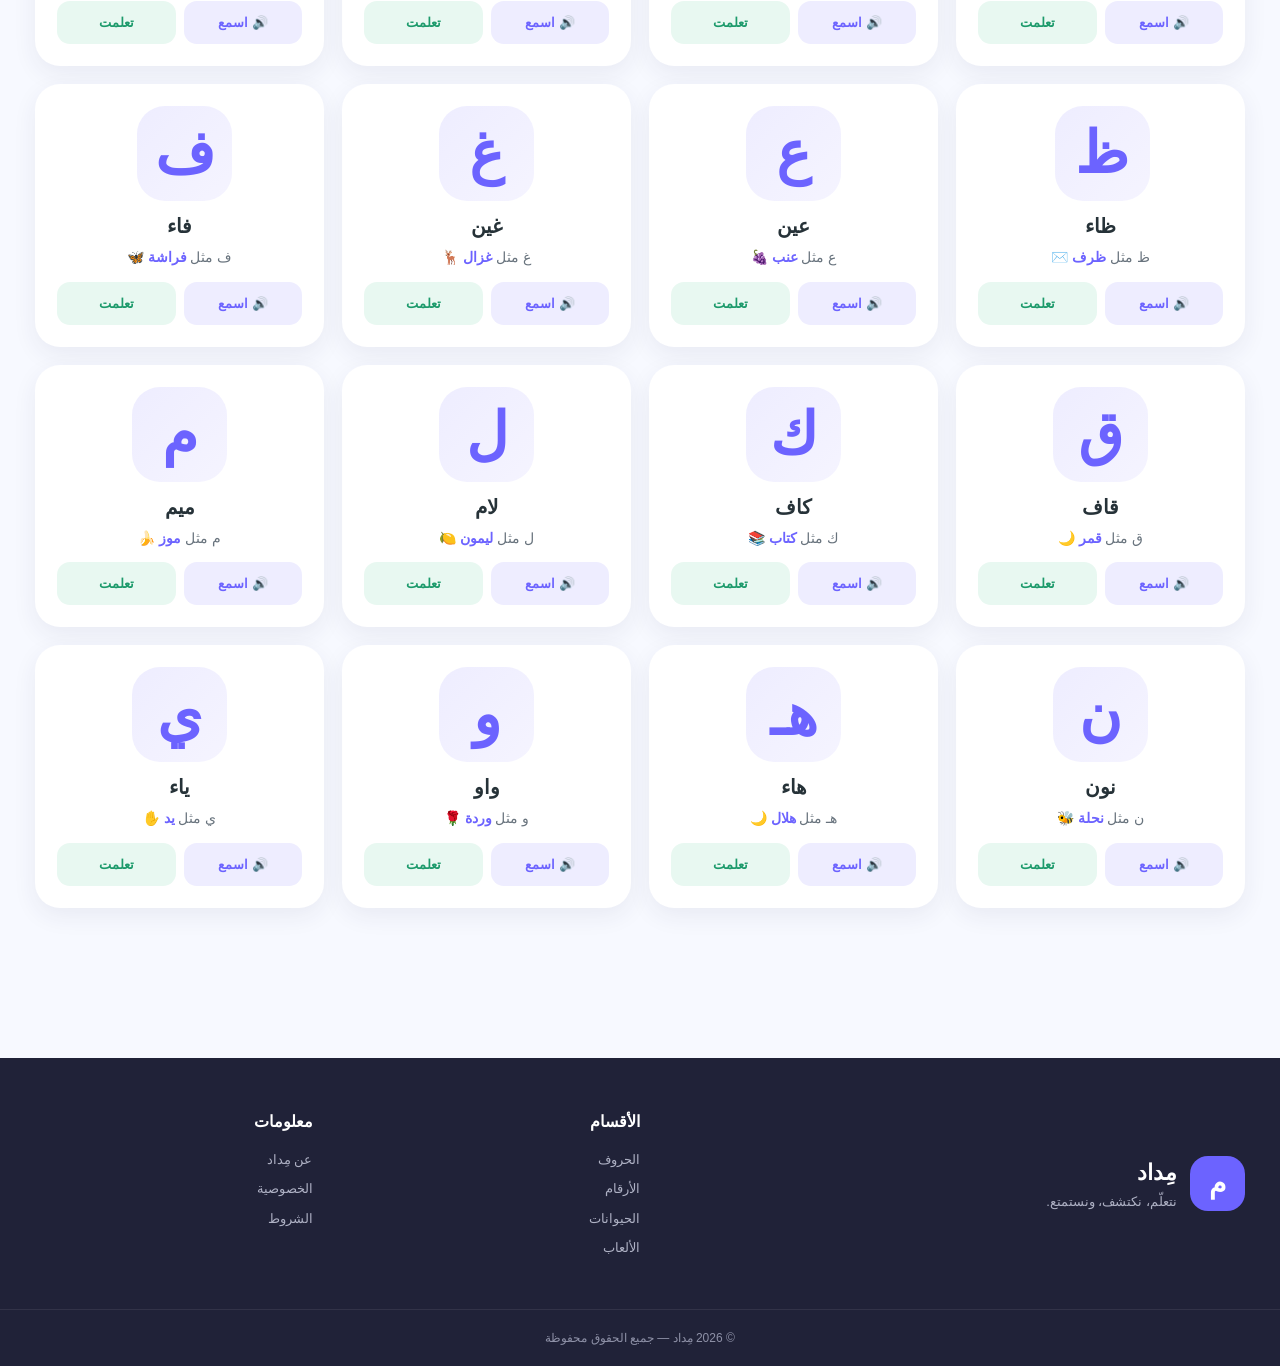
==== commit f43e109b: "Update print statement from 'Hello' to 'Goodbye'" ====
--- a/letters.html
+++ b/letters.html
@@ -1,582 +1,1508 @@
 <!DOCTYPE html>
 <html lang="ar" dir="rtl">
+
 <head>
-<meta charset="UTF-8">
-<meta name="viewport" content="width=device-width, initial-scale=1.0">
-
-<title>الحروف العربية | مِداد</title>
-
-<style>
-*{
-  box-sizing:border-box;
-  margin:0;
-  padding:0;
-}
-
-body{
-  font-family:Tahoma,Arial,sans-serif;
-  background:#f7f9ff;
-  color:#25253a;
-}
-
-header{
-  background:#fff;
-  border-bottom:1px solid #e7e7f0;
-  position:sticky;
-  top:0;
-  z-index:100;
-}
-
-.navbar{
-  max-width:1150px;
-  margin:auto;
-  min-height:72px;
-  padding:10px 18px;
-  display:flex;
-  align-items:center;
-  justify-content:space-between;
-}
-
-.logo{
-  display:flex;
-  align-items:center;
-  gap:10px;
-  color:#5b50d6;
-  font-size:24px;
-  font-weight:900;
-  text-decoration:none;
-}
-
-.logo-icon{
-  width:43px;
-  height:43px;
-  border-radius:14px;
-  background:linear-gradient(135deg,#6c63ff,#8e7dff);
-  color:#fff;
-  display:flex;
-  align-items:center;
-  justify-content:center;
-  font-size:23px;
-}
-
-.back{
-  text-decoration:none;
-  background:#f0efff;
-  color:#5b50d6;
-  padding:11px 17px;
-  border-radius:13px;
-  font-weight:800;
-}
-
-.container{
-  max-width:1150px;
-  margin:auto;
-  padding:40px 18px 70px;
-}
-
-.title{
-  text-align:center;
-  margin-bottom:30px;
-}
-
-.title h1{
-  font-size:44px;
-  margin-bottom:10px;
-}
-
-.title h1 span{
-  color:#6c63ff;
-}
-
-.title p{
-  color:#707086;
-  font-size:17px;
-  line-height:1.8;
-}
-
-.display{
-  background:#fff;
-  border-radius:30px;
-  padding:35px 20px;
-  min-height:340px;
-  display:flex;
-  flex-direction:column;
-  align-items:center;
-  justify-content:center;
-  text-align:center;
-  box-shadow:0 15px 40px rgba(35,35,75,.08);
-  border:1px solid #ececf5;
-  margin-bottom:35px;
-}
-
-.big-letter{
-  width:160px;
-  height:160px;
-  border-radius:40px;
-  background:linear-gradient(135deg,#eeeaff,#e7f8ff);
-  display:flex;
-  align-items:center;
-  justify-content:center;
-  color:#5b50d6;
-  font-size:100px;
-  font-weight:900;
-  margin-bottom:18px;
-}
-
-.word{
-  font-size:30px;
-  font-weight:900;
-  margin-bottom:7px;
-}
-
-.description{
-  color:#77778b;
-  margin-bottom:18px;
-}
-
-.listen{
-  border:none;
-  background:#6c63ff;
-  color:#fff;
-  padding:13px 22px;
-  border-radius:15px;
-  font-size:16px;
-  font-weight:800;
-  cursor:pointer;
-}
-
-.listen:hover{
-  background:#554bd0;
-}
-
-.section-title{
-  text-align:center;
-  margin-bottom:20px;
-}
-
-.section-title h2{
-  font-size:28px;
-}
-
-.letters{
-  display:grid;
-  grid-template-columns:repeat(7,1fr);
-  gap:14px;
-}
-
-.letter{
-  min-height:105px;
-  border:2px solid transparent;
-  border-radius:20px;
-  background:#fff;
-  cursor:pointer;
-  display:flex;
-  flex-direction:column;
-  align-items:center;
-  justify-content:center;
-  box-shadow:0 8px 22px rgba(35,35,75,.07);
-  transition:.2s;
-}
-
-.letter:hover{
-  transform:translateY(-4px);
-  border-color:#c9c4ff;
-}
-
-.letter.selected{
-  background:#f0efff;
-  border-color:#6c63ff;
-}
-
-.letter-symbol{
-  font-size:43px;
-  line-height:1;
-  font-weight:900;
-  color:#303047;
-  direction:rtl;
-}
-
-.letter.selected .letter-symbol{
-  color:#5b50d6;
-}
-
-.letter-word{
-  margin-top:8px;
-  font-size:12px;
-  color:#858599;
-  font-weight:700;
-}
-
-.progress{
-  background:#fff;
-  border:1px solid #ececf5;
-  border-radius:22px;
-  margin-top:35px;
-  padding:25px;
-  text-align:center;
-}
-
-.progress h3{
-  margin-bottom:12px;
-}
-
-.bar{
-  height:14px;
-  background:#eeeef6;
-  border-radius:20px;
-  overflow:hidden;
-}
-
-.fill{
-  width:0%;
-  height:100%;
-  background:linear-gradient(90deg,#6c63ff,#8e7dff);
-  transition:.3s;
-}
-
-.progress-text{
-  margin-top:10px;
-  color:#77778b;
-  font-size:14px;
-}
-
-footer{
-  background:#24243a;
-  color:#fff;
-  text-align:center;
-  padding:28px 15px;
-}
-
-footer p{
-  color:#bdbdce;
-  font-size:13px;
-}
-
-@media(max-width:900px){
-
-  .letters{
-    grid-template-columns:repeat(5,1fr);
-  }
-
-}
-
-@media(max-width:600px){
-
-  .title h1{
-    font-size:35px;
-  }
-
-  .container{
-    padding:30px 12px 55px;
-  }
-
-  .display{
-    min-height:310px;
-  }
-
-  .big-letter{
-    width:140px;
-    height:140px;
-    font-size:88px;
-  }
-
-  .letters{
-    grid-template-columns:repeat(4,1fr);
-    gap:10px;
-  }
-
-  .letter{
-    min-height:90px;
-  }
-
-  .letter-symbol{
-    font-size:35px;
-  }
-
-  .letter-word{
-    font-size:10px;
-  }
-
-}
-</style>
+  <meta charset="UTF-8">
+
+  <meta name="viewport"
+        content="width=device-width, initial-scale=1.0">
+
+  <title>الحروف العربية | مِداد</title>
+
+  <meta name="description"
+        content="تعلم الحروف العربية للأطفال بطريقة تفاعلية وممتعة مع مِداد.">
+
+  <meta name="theme-color"
+        content="#6c63ff">
+
+  <link rel="stylesheet"
+        href="style.css">
+
+  <style>
+
+    /* =====================================================
+       صفحة الحروف
+    ===================================================== */
+
+    .letters-page {
+      max-width: 1250px;
+      margin: 0 auto;
+      padding: 35px 20px 70px;
+    }
+
+    .letters-hero {
+      background:
+        linear-gradient(
+          135deg,
+          #7168f4,
+          #8c83ff,
+          #5a9cf3
+        );
+
+      color: white;
+
+      border-radius: 32px;
+
+      padding: 45px 30px;
+
+      text-align: center;
+
+      margin-bottom: 30px;
+
+      box-shadow:
+        0 15px 40px
+        rgba(70, 70, 150, 0.15);
+    }
+
+    .letters-hero .big-letter {
+      width: 100px;
+      height: 100px;
+
+      margin: 0 auto 15px;
+
+      border-radius: 30px;
+
+      background: rgba(255,255,255,0.18);
+
+      display: flex;
+      align-items: center;
+      justify-content: center;
+
+      font-size: 58px;
+      font-weight: bold;
+
+      border:
+        1px solid
+        rgba(255,255,255,0.25);
+    }
+
+    .letters-hero h2 {
+      font-size: 38px;
+      margin-bottom: 8px;
+    }
+
+    .letters-hero p {
+      color: rgba(255,255,255,0.9);
+      font-size: 15px;
+    }
+
+    /* =====================================================
+       شريط التقدم
+    ===================================================== */
+
+    .letters-progress {
+      background: white;
+
+      border:
+        1px solid
+        var(--border);
+
+      border-radius: 22px;
+
+      padding: 18px 20px;
+
+      margin-bottom: 25px;
+
+      box-shadow:
+        0 8px 25px
+        rgba(43,48,90,0.06);
+    }
+
+    .letters-progress-top {
+      display: flex;
+      align-items: center;
+      justify-content: space-between;
+
+      gap: 15px;
+
+      margin-bottom: 10px;
+    }
+
+    .letters-progress-top strong {
+      font-size: 15px;
+    }
+
+    #lettersProgressText {
+      color: var(--primary);
+      font-size: 13px;
+      font-weight: bold;
+    }
+
+    .letters-progress-bar {
+      width: 100%;
+      height: 12px;
+
+      background: #eceef5;
+
+      border-radius: 50px;
+
+      overflow: hidden;
+    }
+
+    #lettersProgressFill {
+      height: 100%;
+      width: 0%;
+
+      background:
+        linear-gradient(
+          90deg,
+          #6c63ff,
+          #9c94ff
+        );
+
+      border-radius: inherit;
+
+      transition:
+        width 0.5s ease;
+    }
+
+    /* =====================================================
+       شبكة الحروف
+    ===================================================== */
+
+    .letters-grid {
+      display: grid;
+
+      grid-template-columns:
+        repeat(4, 1fr);
+
+      gap: 18px;
+    }
+
+    .letter-card {
+      background: white;
+
+      border:
+        2px solid
+        transparent;
+
+      border-radius: 25px;
+
+      padding: 20px;
+
+      min-height: 245px;
+
+      box-shadow:
+        0 8px 25px
+        rgba(43,48,90,0.07);
+
+      display: flex;
+
+      flex-direction: column;
+
+      align-items: center;
+
+      justify-content: space-between;
+
+      text-align: center;
+
+      transition:
+        transform 0.25s ease,
+        box-shadow 0.25s ease,
+        border-color 0.25s ease;
+    }
+
+    .letter-card:hover {
+      transform: translateY(-6px);
+
+      box-shadow:
+        0 15px 35px
+        rgba(43,48,90,0.12);
+    }
+
+    .letter-card.completed {
+      border-color: #36c98f;
+    }
+
+    .letter-character {
+      width: 95px;
+      height: 95px;
+
+      border-radius: 28px;
+
+      background:
+        linear-gradient(
+          135deg,
+          #eeedff,
+          #f5f4ff
+        );
+
+      color: var(--primary);
+
+      display: flex;
+      align-items: center;
+      justify-content: center;
+
+      font-size: 58px;
+
+      font-weight: bold;
+
+      margin-bottom: 8px;
+    }
+
+    .letter-name {
+      font-size: 20px;
+
+      font-weight: bold;
+
+      margin-bottom: 3px;
+    }
+
+    .letter-example {
+      color: var(--muted);
+
+      font-size: 14px;
+
+      margin-bottom: 12px;
+    }
+
+    .letter-example strong {
+      color: var(--primary);
+    }
+
+    .letter-actions {
+      display: flex;
+
+      gap: 8px;
+
+      width: 100%;
+    }
+
+    .letter-button {
+      flex: 1;
+
+      border: 0;
+
+      min-height: 43px;
+
+      border-radius: 13px;
+
+      cursor: pointer;
+
+      font-size: 13px;
+
+      font-weight: bold;
+
+      transition: 0.2s ease;
+    }
+
+    .speak-button {
+      background: #eeedff;
+
+      color: var(--primary);
+    }
+
+    .done-button {
+      background: #e8f8f1;
+
+      color: #1c9a6b;
+    }
+
+    .letter-button:hover {
+      transform: translateY(-2px);
+    }
+
+    .done-button.done {
+      background: #36c98f;
+
+      color: white;
+    }
+
+    /* =====================================================
+       نافذة الحرف الكبير
+    ===================================================== */
+
+    .letter-modal {
+      position: fixed;
+
+      inset: 0;
+
+      background:
+        rgba(20,22,45,0.65);
+
+      display: none;
+
+      align-items: center;
+
+      justify-content: center;
+
+      padding: 20px;
+
+      z-index: 5000;
+    }
+
+    .letter-modal.show {
+      display: flex;
+    }
+
+    .letter-modal-box {
+      width: min(430px, 100%);
+
+      background: white;
+
+      border-radius: 30px;
+
+      padding: 30px;
+
+      text-align: center;
+
+      position: relative;
+
+      box-shadow:
+        0 25px 70px
+        rgba(0,0,0,0.25);
+    }
+
+    .modal-close {
+      position: absolute;
+
+      top: 12px;
+      left: 12px;
+
+      width: 40px;
+      height: 40px;
+
+      border: 0;
+
+      border-radius: 50%;
+
+      background: #f0f1f7;
+
+      cursor: pointer;
+
+      font-size: 20px;
+    }
+
+    #modalLetter {
+      font-size: 120px;
+
+      color: var(--primary);
+
+      line-height: 1;
+
+      margin: 20px 0;
+    }
+
+    #modalName {
+      font-size: 27px;
+
+      margin-bottom: 5px;
+    }
+
+    #modalExample {
+      color: var(--muted);
+
+      margin-bottom: 20px;
+    }
+
+    .modal-speak {
+      width: 100%;
+
+      min-height: 52px;
+
+      border: 0;
+
+      border-radius: 16px;
+
+      background: var(--primary);
+
+      color: white;
+
+      font-size: 16px;
+
+      font-weight: bold;
+
+      cursor: pointer;
+    }
+
+    /* =====================================================
+       موبايل
+    ===================================================== */
+
+    @media (max-width: 950px) {
+
+      .letters-grid {
+        grid-template-columns:
+          repeat(3, 1fr);
+      }
+
+    }
+
+    @media (max-width: 680px) {
+
+      .letters-page {
+        padding:
+          20px
+          14px
+          50px;
+      }
+
+      .letters-hero {
+        padding: 35px 20px;
+        border-radius: 25px;
+      }
+
+      .letters-hero h2 {
+        font-size: 30px;
+      }
+
+      .letters-grid {
+        grid-template-columns:
+          repeat(2, 1fr);
+
+        gap: 12px;
+      }
+
+      .letter-card {
+        min-height: 225px;
+        padding: 14px;
+        border-radius: 20px;
+      }
+
+      .letter-character {
+        width: 75px;
+        height: 75px;
+
+        border-radius: 22px;
+
+        font-size: 45px;
+      }
+
+      .letter-name {
+        font-size: 17px;
+      }
+
+      .letter-example {
+        font-size: 12px;
+      }
+
+      .letter-button {
+        font-size: 11px;
+      }
+
+    }
+
+    @media (max-width: 380px) {
+
+      .letters-grid {
+        grid-template-columns: 1fr;
+      }
+
+      .letter-card {
+        min-height: 235px;
+      }
+
+    }
+
+  </style>
 </head>
 
 <body>
 
-<header>
-  <nav class="navbar">
-
-    <a href="index.html" class="logo">
-      <span class="logo-icon">م</span>
-      <span>مِداد</span>
-    </a>
-
-    <a href="index.html" class="back">
-      ← الرئيسية
-    </a>
-
-  </nav>
-</header>
-
-
-<main class="container">
-
-  <div class="title">
-    <h1>
-      الحروف <span>العربية</span>
-    </h1>
-
-    <p>
-      اختر حرفًا لتتعلم الحرف والكلمة المرتبطة به.
-    </p>
+  <!-- =====================================================
+       HEADER
+  ====================================================== -->
+
+  <header class="top-header">
+
+    <div class="logo-area">
+
+      <a href="index.html"
+         class="logo-icon">
+        م
+      </a>
+
+      <div>
+        <h1>مِداد</h1>
+
+        <p>
+          نتعلّم، نكتشف، ونستمتع
+        </p>
+      </div>
+
+    </div>
+
+
+    <button
+      class="menu-button"
+      id="menuButton"
+      aria-label="فتح القائمة">
+
+      ☰
+
+    </button>
+
+
+    <nav id="mainNav">
+
+      <a href="index.html">
+        الرئيسية
+      </a>
+
+      <a href="letters.html"
+         class="active">
+        الحروف
+      </a>
+
+      <a href="numbers.html">
+        الأرقام
+      </a>
+
+      <a href="animals.html">
+        الحيوانات
+      </a>
+
+      <a href="plants.html">
+        النباتات
+      </a>
+
+      <a href="quran.html">
+        القرآن
+      </a>
+
+      <a href="hadith.html">
+        الأحاديث
+      </a>
+
+      <a href="stories.html">
+        القصص
+      </a>
+
+      <a href="games.html">
+        الألعاب
+      </a>
+
+    </nav>
+
+  </header>
+
+
+  <!-- =====================================================
+       CONTENT
+  ====================================================== -->
+
+  <main class="letters-page">
+
+
+    <!-- المقدمة -->
+
+    <section class="letters-hero">
+
+      <div class="big-letter">
+        أ
+      </div>
+
+      <h2>
+        هيا نتعلم الحروف!
+      </h2>
+
+      <p>
+        اضغط على زر النطق لسماع الحرف،
+        واضغط "تعلمت" لحفظ تقدمك.
+      </p>
+
+    </section>
+
+
+    <!-- التقدم -->
+
+    <section class="letters-progress">
+
+      <div class="letters-progress-top">
+
+        <strong>
+          تقدمك في الحروف
+        </strong>
+
+        <span id="lettersProgressText">
+          0 / 28
+        </span>
+
+      </div>
+
+      <div class="letters-progress-bar">
+
+        <div id="lettersProgressFill"></div>
+
+      </div>
+
+    </section>
+
+
+    <!-- الحروف -->
+
+    <section>
+
+      <div class="letters-grid"
+           id="lettersGrid">
+
+        <!-- سيتم إنشاء البطاقات بواسطة JavaScript -->
+
+      </div>
+
+    </section>
+
+  </main>
+
+
+  <!-- =====================================================
+       MODAL
+  ====================================================== -->
+
+  <div
+    class="letter-modal"
+    id="letterModal">
+
+    <div class="letter-modal-box">
+
+      <button
+        class="modal-close"
+        id="modalClose"
+        aria-label="إغلاق">
+
+        ✕
+
+      </button>
+
+      <div id="modalLetter">
+        أ
+      </div>
+
+      <h2 id="modalName">
+        ألف
+      </h2>
+
+      <p id="modalExample">
+        أ مثل أسد
+      </p>
+
+      <button
+        class="modal-speak"
+        id="modalSpeak">
+
+        🔊 اسمع الحرف
+
+      </button>
+
+    </div>
+
   </div>
 
 
-  <section class="display">
-
-    <div class="big-letter" id="bigLetter">أ</div>
-
-    <div class="word" id="word">أسد</div>
-
-    <div class="description" id="description">
-      أ مثل أسد
+  <!-- =====================================================
+       FOOTER
+  ====================================================== -->
+
+  <footer>
+
+    <div class="footer-main">
+
+      <div class="footer-brand">
+
+        <div class="footer-logo">
+          م
+        </div>
+
+        <div>
+
+          <h2>مِداد</h2>
+
+          <p>
+            نتعلّم، نكتشف، ونستمتع.
+          </p>
+
+        </div>
+
+      </div>
+
+
+      <div class="footer-links">
+
+        <h3>
+          الأقسام
+        </h3>
+
+        <a href="letters.html">
+          الحروف
+        </a>
+
+        <a href="numbers.html">
+          الأرقام
+        </a>
+
+        <a href="animals.html">
+          الحيوانات
+        </a>
+
+        <a href="games.html">
+          الألعاب
+        </a>
+
+      </div>
+
+
+      <div class="footer-links">
+
+        <h3>
+          معلومات
+        </h3>
+
+        <a href="about.html">
+          عن مِداد
+        </a>
+
+        <a href="privacy.html">
+          الخصوصية
+        </a>
+
+        <a href="terms.html">
+          الشروط
+        </a>
+
+      </div>
+
     </div>
 
-    <button class="listen" onclick="listen()">
-      🔊 استمع
-    </button>
-
-  </section>
-
-
-  <div class="section-title">
-    <h2>اختر حرفًا</h2>
-  </div>
-
-
-  <section class="letters" id="letters"></section>
-
-
-  <section class="progress">
-
-    <h3>تقدمك في الحروف</h3>
-
-    <div class="bar">
-      <div class="fill" id="fill"></div>
+
+    <div class="footer-bottom">
+
+      <p>
+        © <span id="year"></span>
+        مِداد — جميع الحقوق محفوظة
+      </p>
+
     </div>
 
-    <div class="progress-text" id="progressText">
-      تعلمت 0 من 28 حرفًا
-    </div>
-
-  </section>
-
-</main>
-
-
-<footer>
-  <p>
-    © 2026 مِداد — نتعلم، نكتشف، ونستمتع
-  </p>
-</footer>
-
-
-<script>
-
-const data = [
-
-  ["أ","أسد","أ مثل أسد"],
-  ["ب","بطة","ب مثل بطة"],
-  ["ت","تفاحة","ت مثل تفاحة"],
-  ["ث","ثعلب","ث مثل ثعلب"],
-  ["ج","جمل","ج مثل جمل"],
-  ["ح","حصان","ح مثل حصان"],
-  ["خ","خروف","خ مثل خروف"],
-  ["د","دب","د مثل دب"],
-  ["ذ","ذئب","ذ مثل ذئب"],
-  ["ر","رمان","ر مثل رمان"],
-  ["ز","زهرة","ز مثل زهرة"],
-  ["س","سمكة","س مثل سمكة"],
-  ["ش","شمس","ش مثل شمس"],
-  ["ص","صقر","ص مثل صقر"],
-  ["ض","ضفدع","ض مثل ضفدع"],
-  ["ط","طائرة","ط مثل طائرة"],
-  ["ظ","ظرف","ظ مثل ظرف"],
-  ["ع","عنب","ع مثل عنب"],
-  ["غ","غزال","غ مثل غزال"],
-  ["ف","فراشة","ف مثل فراشة"],
-  ["ق","قمر","ق مثل قمر"],
-  ["ك","كتاب","ك مثل كتاب"],
-  ["ل","ليمون","ل مثل ليمون"],
-  ["م","موز","م مثل موز"],
-  ["ن","نحلة","ن مثل نحلة"],
-  ["هـ","هلال","هـ مثل هلال"],
-  ["و","وردة","و مثل وردة"],
-  ["ي","يد","ي مثل يد"]
-
-];
-
-
-const lettersContainer =
-  document.getElementById("letters");
-
-const bigLetter =
-  document.getElementById("bigLetter");
-
-const word =
-  document.getElementById("word");
-
-const description =
-  document.getElementById("description");
-
-const fill =
-  document.getElementById("fill");
-
-const progressText =
-  document.getElementById("progressText");
-
-
-let learned =
-  JSON.parse(
-    localStorage.getItem("midadLetters")
-  ) || [];
-
-
-function createLetters(){
-
-  lettersContainer.innerHTML = "";
-
-  data.forEach((item,index)=>{
-
-    const button =
-      document.createElement("button");
-
-    button.type = "button";
-
-    button.className = "letter";
-
-    button.innerHTML = `
-      <span class="letter-symbol">
-        ${item[0]}
-      </span>
-
-      <span class="letter-word">
-        ${item[1]}
-      </span>
-    `;
-
-    if(learned.includes(index)){
-      button.classList.add("selected");
-    }
-
-    button.onclick = () =>
-      chooseLetter(index,button);
-
-    lettersContainer.appendChild(button);
-
-  });
-
-  updateProgress();
-
-}
-
-
-function chooseLetter(index,button){
-
-  const item = data[index];
-
-  bigLetter.textContent = item[0];
-
-  word.textContent = item[1];
-
-  description.textContent = item[2];
-
-
-  document
-    .querySelectorAll(".letter")
-    .forEach(btn =>
-      btn.classList.remove("selected")
+  </footer>
+
+
+  <!-- =====================================================
+       JAVASCRIPT
+  ====================================================== -->
+
+  <script src="app.js"></script>
+
+
+  <script>
+
+    /* =====================================================
+       بيانات الحروف
+    ===================================================== */
+
+    const letters = [
+
+      {
+        letter: "أ",
+        name: "ألف",
+        example: "أسد",
+        emoji: "🦁"
+      },
+
+      {
+        letter: "ب",
+        name: "باء",
+        example: "بطة",
+        emoji: "🦆"
+      },
+
+      {
+        letter: "ت",
+        name: "تاء",
+        example: "تفاحة",
+        emoji: "🍎"
+      },
+
+      {
+        letter: "ث",
+        name: "ثاء",
+        example: "ثعلب",
+        emoji: "🦊"
+      },
+
+      {
+        letter: "ج",
+        name: "جيم",
+        example: "جمل",
+        emoji: "🐪"
+      },
+
+      {
+        letter: "ح",
+        name: "حاء",
+        example: "حصان",
+        emoji: "🐴"
+      },
+
+      {
+        letter: "خ",
+        name: "خاء",
+        example: "خروف",
+        emoji: "🐑"
+      },
+
+      {
+        letter: "د",
+        name: "دال",
+        example: "دب",
+        emoji: "🐻"
+      },
+
+      {
+        letter: "ذ",
+        name: "ذال",
+        example: "ذئب",
+        emoji: "🐺"
+      },
+
+      {
+        letter: "ر",
+        name: "راء",
+        example: "رمان",
+        emoji: "🍎"
+      },
+
+      {
+        letter: "ز",
+        name: "زاي",
+        example: "زهرة",
+        emoji: "🌸"
+      },
+
+      {
+        letter: "س",
+        name: "سين",
+        example: "سمكة",
+        emoji: "🐟"
+      },
+
+      {
+        letter: "ش",
+        name: "شين",
+        example: "شمس",
+        emoji: "☀️"
+      },
+
+      {
+        letter: "ص",
+        name: "صاد",
+        example: "صقر",
+        emoji: "🦅"
+      },
+
+      {
+        letter: "ض",
+        name: "ضاد",
+        example: "ضفدع",
+        emoji: "🐸"
+      },
+
+      {
+        letter: "ط",
+        name: "طاء",
+        example: "طائرة",
+        emoji: "✈️"
+      },
+
+      {
+        letter: "ظ",
+        name: "ظاء",
+        example: "ظرف",
+        emoji: "✉️"
+      },
+
+      {
+        letter: "ع",
+        name: "عين",
+        example: "عنب",
+        emoji: "🍇"
+      },
+
+      {
+        letter: "غ",
+        name: "غين",
+        example: "غزال",
+        emoji: "🦌"
+      },
+
+      {
+        letter: "ف",
+        name: "فاء",
+        example: "فراشة",
+        emoji: "🦋"
+      },
+
+      {
+        letter: "ق",
+        name: "قاف",
+        example: "قمر",
+        emoji: "🌙"
+      },
+
+      {
+        letter: "ك",
+        name: "كاف",
+        example: "كتاب",
+        emoji: "📚"
+      },
+
+      {
+        letter: "ل",
+        name: "لام",
+        example: "ليمون",
+        emoji: "🍋"
+      },
+
+      {
+        letter: "م",
+        name: "ميم",
+        example: "موز",
+        emoji: "🍌"
+      },
+
+      {
+        letter: "ن",
+        name: "نون",
+        example: "نحلة",
+        emoji: "🐝"
+      },
+
+      {
+        letter: "هـ",
+        name: "هاء",
+        example: "هلال",
+        emoji: "🌙"
+      },
+
+      {
+        letter: "و",
+        name: "واو",
+        example: "وردة",
+        emoji: "🌹"
+      },
+
+      {
+        letter: "ي",
+        name: "ياء",
+        example: "يد",
+        emoji: "✋"
+      }
+
+    ];
+
+
+    /* =====================================================
+       العناصر
+    ====================================================== */
+
+    const lettersGrid =
+      document.getElementById("lettersGrid");
+
+    const progressFill =
+      document.getElementById(
+        "lettersProgressFill"
+      );
+
+    const progressText =
+      document.getElementById(
+        "lettersProgressText"
+      );
+
+    const modal =
+      document.getElementById(
+        "letterModal"
+      );
+
+    const modalLetter =
+      document.getElementById(
+        "modalLetter"
+      );
+
+    const modalName =
+      document.getElementById(
+        "modalName"
+      );
+
+    const modalExample =
+      document.getElementById(
+        "modalExample"
+      );
+
+    const modalSpeak =
+      document.getElementById(
+        "modalSpeak"
+      );
+
+    const modalClose =
+      document.getElementById(
+        "modalClose"
+      );
+
+
+    let currentLetter = null;
+
+
+    /* =====================================================
+       التخزين
+    ====================================================== */
+
+    function getCompletedLetters() {
+
+      try {
+
+        const saved =
+          localStorage.getItem(
+            "midadCompletedLetters"
+          );
+
+        if (!saved) {
+          return [];
+        }
+
+        const parsed =
+          JSON.parse(saved);
+
+        return Array.isArray(parsed)
+          ? parsed
+          : [];
+
+      } catch (error) {
+
+        return [];
+
+      }
+
+    }
+
+
+    function saveCompletedLetters(
+      completed
+    ) {
+
+      localStorage.setItem(
+        "midadCompletedLetters",
+        JSON.stringify(completed)
+      );
+
+    }
+
+
+    /* =====================================================
+       النطق
+    ====================================================== */
+
+    function speakText(text) {
+
+      if (
+        !("speechSynthesis" in window)
+      ) {
+
+        alert(
+          "المتصفح لا يدعم خاصية النطق."
+        );
+
+        return;
+
+      }
+
+      window.speechSynthesis.cancel();
+
+      const speech =
+        new SpeechSynthesisUtterance(
+          text
+        );
+
+      speech.lang = "ar-SA";
+
+      speech.rate = 0.75;
+
+      speech.pitch = 1.05;
+
+      speech.volume = 1;
+
+      window.speechSynthesis.speak(
+        speech
+      );
+
+    }
+
+
+    /* =====================================================
+       إنشاء البطاقات
+    ====================================================== */
+
+    function renderLetters() {
+
+      const completed =
+        getCompletedLetters();
+
+      lettersGrid.innerHTML = "";
+
+
+      letters.forEach(function (
+        item,
+        index
+      ) {
+
+        const isCompleted =
+          completed.includes(index);
+
+
+        const card =
+          document.createElement("article");
+
+        card.className =
+          "letter-card";
+
+
+        if (isCompleted) {
+
+          card.classList.add(
+            "completed"
+          );
+
+        }
+
+
+        card.innerHTML = `
+
+          <div>
+
+            <div
+              class="letter-character"
+              title="اضغط لسماع الحرف">
+
+              ${item.letter}
+
+            </div>
+
+            <div class="letter-name">
+
+              ${item.name}
+
+            </div>
+
+            <div class="letter-example">
+
+              ${item.letter}
+              مثل
+              <strong>
+                ${item.example}
+              </strong>
+
+              ${item.emoji}
+
+            </div>
+
+          </div>
+
+
+          <div class="letter-actions">
+
+            <button
+              class="letter-button speak-button">
+
+              🔊 اسمع
+
+            </button>
+
+
+            <button
+              class="letter-button done-button
+              ${isCompleted ? "done" : ""}">
+
+              ${
+                isCompleted
+                  ? "✓ تعلمت"
+                  : "تعلمت"
+              }
+
+            </button>
+
+          </div>
+
+        `;
+
+
+        /* النطق */
+
+        const speakButton =
+          card.querySelector(
+            ".speak-button"
+          );
+
+
+        speakButton.addEventListener(
+          "click",
+          function () {
+
+            speakText(
+              item.letter
+            );
+
+          }
+        );
+
+
+        /* زر تعلمت */
+
+        const doneButton =
+          card.querySelector(
+            ".done-button"
+          );
+
+
+        doneButton.addEventListener(
+          "click",
+          function () {
+
+            toggleCompleted(
+              index
+            );
+
+          }
+        );
+
+
+        /* فتح النافذة */
+
+        const letterCharacter =
+          card.querySelector(
+            ".letter-character"
+          );
+
+
+        letterCharacter.addEventListener(
+          "click",
+          function () {
+
+            openModal(item);
+
+          }
+        );
+
+
+        lettersGrid.appendChild(card);
+
+      });
+
+
+      updateProgress();
+
+    }
+
+
+    /* =====================================================
+       إكمال الحرف
+    ====================================================== */
+
+    function toggleCompleted(index) {
+
+      let completed =
+        getCompletedLetters();
+
+
+      if (
+        completed.includes(index)
+      ) {
+
+        completed =
+          completed.filter(
+            function (item) {
+
+              return item !== index;
+
+            }
+          );
+
+      } else {
+
+        completed.push(index);
+
+      }
+
+
+      saveCompletedLetters(
+        completed
+      );
+
+
+      /* تحديث التقدم العام */
+
+      const percentage =
+        Math.round(
+          (completed.length /
+            letters.length) *
+          100
+        );
+
+
+      if (
+        typeof window.midadSetProgress ===
+        "function"
+      ) {
+
+        window.midadSetProgress(
+          percentage
+        );
+
+      }
+
+
+      renderLetters();
+
+    }
+
+
+    /* =====================================================
+       تحديث التقدم
+    ====================================================== */
+
+    function updateProgress() {
+
+      const completed =
+        getCompletedLetters();
+
+      const count =
+        completed.length;
+
+      const percentage =
+        Math.round(
+          (count /
+            letters.length) *
+          100
+        );
+
+
+      progressText.textContent =
+        count +
+        " / " +
+        letters.length;
+
+
+      progressFill.style.width =
+        percentage + "%";
+
+    }
+
+
+    /* =====================================================
+       فتح النافذة
+    ====================================================== */
+
+    function openModal(item) {
+
+      currentLetter = item;
+
+      modalLetter.textContent =
+        item.letter;
+
+      modalName.textContent =
+        item.name;
+
+      modalExample.textContent =
+        item.letter +
+        " مثل " +
+        item.example +
+        " " +
+        item.emoji;
+
+
+      modal.classList.add(
+        "show"
+      );
+
+      speakText(
+        item.letter
+      );
+
+    }
+
+
+    /* =====================================================
+       إغلاق النافذة
+    ====================================================== */
+
+    function closeModal() {
+
+      modal.classList.remove(
+        "show"
+      );
+
+      currentLetter = null;
+
+      if (
+        "speechSynthesis" in window
+      ) {
+
+        window.speechSynthesis.cancel();
+
+      }
+
+    }
+
+
+    modalClose.addEventListener(
+      "click",
+      closeModal
     );
 
 
-  button.classList.add("selected");
-
-
-  if(!learned.includes(index)){
-
-    learned.push(index);
-
-    localStorage.setItem(
-      "midadLetters",
-      JSON.stringify(learned)
+    modal.addEventListener(
+      "click",
+      function (event) {
+
+        if (
+          event.target === modal
+        ) {
+
+          closeModal();
+
+        }
+
+      }
     );
 
-  }
-
-
-  updateProgress();
-
-  speak(
-    item[0] + "، " + item[1]
-  );
-
-}
-
-
-function updateProgress(){
-
-  const percentage =
-    (learned.length / data.length) * 100;
-
-  fill.style.width =
-    percentage + "%";
-
-  progressText.textContent =
-    "تعلمت " +
-    learned.length +
-    " من " +
-    data.length +
-    " حرفًا";
-
-}
-
-
-function speak(text){
-
-  if(!("speechSynthesis" in window)){
-    return;
-  }
-
-  speechSynthesis.cancel();
-
-  const voice =
-    new SpeechSynthesisUtterance(text);
-
-  voice.lang = "ar-SA";
-
-  voice.rate = 0.75;
-
-  voice.pitch = 1;
-
-  speechSynthesis.speak(voice);
-
-}
-
-
-function listen(){
-
-  speak(
-    bigLetter.textContent +
-    "، " +
-    word.textContent
-  );
-
-}
-
-
-createLetters();
-
-</script>
+
+    document.addEventListener(
+      "keydown",
+      function (event) {
+
+        if (
+          event.key === "Escape"
+        ) {
+
+          closeModal();
+
+        }
+
+      }
+    );
+
+
+    modalSpeak.addEventListener(
+      "click",
+      function () {
+
+        if (currentLetter) {
+
+          speakText(
+            currentLetter.letter
+          );
+
+        }
+
+      }
+    );
+
+
+    /* =====================================================
+       تشغيل الصفحة
+    ====================================================== */
+
+    renderLetters();
+
+  </script>
 
 </body>
+
 </html>
--- a/style.css
+++ b/style.css
@@ -0,0 +1,1063 @@
+/* =========================================================
+   مِداد - التصميم الرئيسي
+   ========================================================= */
+
+* {
+  box-sizing: border-box;
+  margin: 0;
+  padding: 0;
+}
+
+:root {
+  --primary: #6c63ff;
+  --primary-dark: #5148d8;
+  --secondary: #ffb703;
+  --green: #36c98f;
+  --blue: #4dabf7;
+  --pink: #ff7aa8;
+  --orange: #ff9f43;
+  --purple: #9b5de5;
+  --text: #263238;
+  --muted: #68737d;
+  --white: #ffffff;
+  --background: #f7f9ff;
+  --border: #e7e9f5;
+  --shadow: 0 12px 35px rgba(43, 48, 90, 0.10);
+  --radius: 24px;
+}
+
+html {
+  scroll-behavior: smooth;
+}
+
+body {
+  font-family:
+    "Tahoma",
+    "Arial",
+    sans-serif;
+
+  direction: rtl;
+  background: var(--background);
+  color: var(--text);
+  line-height: 1.7;
+  min-height: 100vh;
+}
+
+a {
+  color: inherit;
+  text-decoration: none;
+}
+
+button,
+input {
+  font-family: inherit;
+}
+
+/* =========================================================
+   HEADER
+   ========================================================= */
+
+.top-header {
+  width: 100%;
+  min-height: 82px;
+  background: rgba(255, 255, 255, 0.96);
+  border-bottom: 1px solid var(--border);
+  display: flex;
+  align-items: center;
+  justify-content: space-between;
+  padding: 12px 5%;
+  position: sticky;
+  top: 0;
+  z-index: 1000;
+  backdrop-filter: blur(15px);
+}
+
+.logo-area {
+  display: flex;
+  align-items: center;
+  gap: 12px;
+}
+
+.logo-icon {
+  width: 52px;
+  height: 52px;
+  border-radius: 18px;
+  background: linear-gradient(
+    135deg,
+    var(--primary),
+    #8c83ff
+  );
+  color: white;
+  display: flex;
+  align-items: center;
+  justify-content: center;
+  font-size: 29px;
+  font-weight: bold;
+  box-shadow: 0 8px 20px rgba(108, 99, 255, 0.25);
+}
+
+.logo-area h1 {
+  font-size: 24px;
+  line-height: 1.2;
+}
+
+.logo-area p {
+  color: var(--muted);
+  font-size: 12px;
+}
+
+nav {
+  display: flex;
+  align-items: center;
+  gap: 5px;
+}
+
+nav a {
+  padding: 10px 13px;
+  border-radius: 13px;
+  font-size: 14px;
+  font-weight: bold;
+  color: #515866;
+  transition: 0.25s ease;
+}
+
+nav a:hover,
+nav a.active {
+  background: #eeedff;
+  color: var(--primary);
+}
+
+.menu-button {
+  display: none;
+  border: 0;
+  background: #eeedff;
+  color: var(--primary);
+  width: 46px;
+  height: 46px;
+  border-radius: 14px;
+  font-size: 24px;
+  cursor: pointer;
+}
+
+/* =========================================================
+   HERO
+   ========================================================= */
+
+.hero {
+  max-width: 1250px;
+  margin: 30px auto 0;
+  min-height: 440px;
+  border-radius: 34px;
+  padding: 55px 6%;
+  background:
+    radial-gradient(
+      circle at 15% 15%,
+      rgba(255, 255, 255, 0.45),
+      transparent 25%
+    ),
+    linear-gradient(
+      135deg,
+      #766df5,
+      #8b82ff 50%,
+      #5b9df6
+    );
+  color: white;
+  display: grid;
+  grid-template-columns: 1.1fr 0.9fr;
+  align-items: center;
+  gap: 25px;
+  overflow: hidden;
+  position: relative;
+  box-shadow: var(--shadow);
+}
+
+.hero-content {
+  position: relative;
+  z-index: 3;
+}
+
+.hero-badge {
+  display: inline-block;
+  background: rgba(255, 255, 255, 0.18);
+  border: 1px solid rgba(255, 255, 255, 0.25);
+  padding: 8px 15px;
+  border-radius: 50px;
+  font-size: 13px;
+  margin-bottom: 15px;
+}
+
+.hero h2 {
+  font-size: clamp(38px, 5vw, 66px);
+  line-height: 1.15;
+  margin-bottom: 18px;
+}
+
+.hero h2 span {
+  color: #ffe082;
+}
+
+.hero p {
+  max-width: 650px;
+  font-size: 18px;
+  color: rgba(255, 255, 255, 0.94);
+  margin-bottom: 28px;
+}
+
+.hero-buttons {
+  display: flex;
+  gap: 12px;
+  flex-wrap: wrap;
+}
+
+.primary-button,
+.secondary-button,
+.cta-button {
+  display: inline-flex;
+  align-items: center;
+  justify-content: center;
+  min-height: 52px;
+  padding: 12px 25px;
+  border-radius: 17px;
+  font-weight: bold;
+  transition: 0.25s ease;
+}
+
+.primary-button {
+  background: white;
+  color: var(--primary);
+}
+
+.secondary-button {
+  background: rgba(255, 255, 255, 0.14);
+  color: white;
+  border: 1px solid rgba(255, 255, 255, 0.35);
+}
+
+.primary-button:hover,
+.secondary-button:hover,
+.cta-button:hover {
+  transform: translateY(-3px);
+}
+
+.hero-character {
+  min-height: 330px;
+  position: relative;
+  display: flex;
+  align-items: center;
+  justify-content: center;
+}
+
+.character {
+  font-size: 180px;
+  position: relative;
+  z-index: 4;
+  filter: drop-shadow(
+    0 20px 15px rgba(0, 0, 0, 0.12)
+  );
+  animation: floating 3s ease-in-out infinite;
+}
+
+.book {
+  position: absolute;
+  bottom: 25px;
+  font-size: 95px;
+  z-index: 5;
+  transform: rotate(-8deg);
+}
+
+.sun {
+  position: absolute;
+  top: 10px;
+  right: 30px;
+  font-size: 65px;
+  animation: spinSlow 15s linear infinite;
+}
+
+.cloud {
+  position: absolute;
+  font-size: 65px;
+  opacity: 0.85;
+}
+
+.cloud-one {
+  left: 15px;
+  top: 55px;
+}
+
+.cloud-two {
+  right: 100px;
+  bottom: 45px;
+}
+
+/* =========================================================
+   SEARCH
+   ========================================================= */
+
+.search-section {
+  max-width: 900px;
+  margin: 30px auto 0;
+  padding: 0 20px;
+}
+
+.search-box {
+  background: white;
+  border: 1px solid var(--border);
+  box-shadow: var(--shadow);
+  min-height: 62px;
+  border-radius: 20px;
+  display: flex;
+  align-items: center;
+  gap: 12px;
+  padding: 0 20px;
+}
+
+.search-box span {
+  font-size: 23px;
+}
+
+.search-box input {
+  border: 0;
+  outline: none;
+  width: 100%;
+  font-size: 16px;
+  background: transparent;
+  color: var(--text);
+}
+
+.search-results {
+  display: none;
+  background: white;
+  margin-top: 8px;
+  border-radius: 18px;
+  padding: 10px;
+  box-shadow: var(--shadow);
+  border: 1px solid var(--border);
+}
+
+.search-results.show {
+  display: block;
+}
+
+.search-result {
+  display: block;
+  padding: 12px 15px;
+  border-radius: 12px;
+}
+
+.search-result:hover {
+  background: #f3f2ff;
+}
+
+/* =========================================================
+   SECTIONS
+   ========================================================= */
+
+.content-section,
+.features-section,
+.progress-section,
+.daily-section,
+.cta-section {
+  max-width: 1250px;
+  margin: 70px auto 0;
+  padding: 0 20px;
+}
+
+.section-heading {
+  display: flex;
+  align-items: center;
+  gap: 14px;
+  margin-bottom: 25px;
+}
+
+.section-heading > span {
+  width: 55px;
+  height: 55px;
+  display: flex;
+  align-items: center;
+  justify-content: center;
+  border-radius: 18px;
+  background: #eeedff;
+  font-size: 27px;
+}
+
+.section-heading h2 {
+  font-size: 28px;
+  margin-bottom: 2px;
+}
+
+.section-heading p {
+  color: var(--muted);
+  font-size: 14px;
+}
+
+/* =========================================================
+   LEARNING CARDS
+   ========================================================= */
+
+.cards-grid {
+  display: grid;
+  grid-template-columns: repeat(4, 1fr);
+  gap: 18px;
+}
+
+.learning-card {
+  min-height: 220px;
+  background: white;
+  border: 1px solid var(--border);
+  border-radius: var(--radius);
+  padding: 22px;
+  display: flex;
+  flex-direction: column;
+  justify-content: space-between;
+  box-shadow: 0 8px 25px rgba(43, 48, 90, 0.06);
+  transition:
+    transform 0.25s ease,
+    box-shadow 0.25s ease;
+  overflow: hidden;
+  position: relative;
+}
+
+.learning-card::after {
+  content: "";
+  width: 100px;
+  height: 100px;
+  border-radius: 50%;
+  position: absolute;
+  left: -35px;
+  bottom: -35px;
+  opacity: 0.08;
+}
+
+.learning-card:hover {
+  transform: translateY(-7px);
+  box-shadow: var(--shadow);
+}
+
+.card-icon {
+  width: 68px;
+  height: 68px;
+  border-radius: 20px;
+  display: flex;
+  align-items: center;
+  justify-content: center;
+  font-size: 31px;
+  font-weight: bold;
+  margin-bottom: 16px;
+}
+
+.card-content {
+  position: relative;
+  z-index: 2;
+}
+
+.card-content h3 {
+  font-size: 19px;
+  margin-bottom: 5px;
+}
+
+.card-content p {
+  color: var(--muted);
+  font-size: 13px;
+  min-height: 44px;
+}
+
+.card-link {
+  display: inline-block;
+  color: var(--primary);
+  font-size: 13px;
+  font-weight: bold;
+  margin-top: 10px;
+}
+
+/* Card colors */
+
+.letters-card .card-icon {
+  background: #eeedff;
+  color: var(--primary);
+}
+
+.numbers-card .card-icon {
+  background: #fff3d6;
+  color: #d88c00;
+}
+
+.animals-card .card-icon {
+  background: #e7f9f1;
+}
+
+.plants-card .card-icon {
+  background: #e6f7df;
+}
+
+.quran-card .card-icon {
+  background: #e6f0ff;
+}
+
+.hadith-card .card-icon {
+  background: #f1e8ff;
+}
+
+.stories-card .card-icon {
+  background: #ffe8f0;
+}
+
+.games-card .card-icon {
+  background: #fff0df;
+}
+
+/* =========================================================
+   PROGRESS
+   ========================================================= */
+
+.progress-card {
+  background: white;
+  border: 1px solid var(--border);
+  border-radius: 28px;
+  padding: 25px;
+  display: flex;
+  align-items: center;
+  gap: 20px;
+  box-shadow: var(--shadow);
+}
+
+.progress-icon {
+  min-width: 75px;
+  height: 75px;
+  border-radius: 24px;
+  background: #fff3d6;
+  display: flex;
+  align-items: center;
+  justify-content: center;
+  font-size: 37px;
+}
+
+.progress-info {
+  flex: 1;
+}
+
+.progress-info h2 {
+  font-size: 21px;
+}
+
+.progress-info p {
+  color: var(--muted);
+  font-size: 13px;
+  margin-bottom: 12px;
+}
+
+.progress-bar {
+  width: 100%;
+  height: 13px;
+  background: #eceef5;
+  border-radius: 50px;
+  overflow: hidden;
+}
+
+.progress-fill {
+  height: 100%;
+  width: 0%;
+  border-radius: inherit;
+  background: linear-gradient(
+    90deg,
+    var(--primary),
+    #9b93ff
+  );
+  transition: width 0.8s ease;
+}
+
+#progressText {
+  display: inline-block;
+  margin-top: 7px;
+  color: var(--primary);
+  font-size: 12px;
+  font-weight: bold;
+}
+
+/* =========================================================
+   DAILY
+   ========================================================= */
+
+.daily-card {
+  background:
+    linear-gradient(
+      135deg,
+      #fffaf0,
+      #fff4d9
+    );
+  border: 1px solid #f4e6bd;
+  border-radius: 28px;
+  padding: 30px;
+  display: flex;
+  align-items: center;
+  gap: 20px;
+}
+
+.daily-icon {
+  min-width: 75px;
+  height: 75px;
+  border-radius: 25px;
+  background: white;
+  display: flex;
+  align-items: center;
+  justify-content: center;
+  font-size: 36px;
+  box-shadow: 0 7px 20px rgba(0, 0, 0, 0.06);
+}
+
+.small-title {
+  font-size: 12px;
+  color: #a47719;
+  font-weight: bold;
+}
+
+.daily-card h2 {
+  font-size: 22px;
+  margin: 3px 0;
+}
+
+.daily-card p {
+  color: #665b42;
+}
+
+/* =========================================================
+   FEATURES
+   ========================================================= */
+
+.features-grid {
+  display: grid;
+  grid-template-columns: repeat(4, 1fr);
+  gap: 18px;
+}
+
+.feature {
+  text-align: center;
+  background: white;
+  border: 1px solid var(--border);
+  border-radius: 24px;
+  padding: 28px 18px;
+}
+
+.feature > div {
+  width: 68px;
+  height: 68px;
+  margin: 0 auto 15px;
+  border-radius: 21px;
+  background: #f0efff;
+  display: flex;
+  align-items: center;
+  justify-content: center;
+  font-size: 32px;
+}
+
+.feature h3 {
+  font-size: 17px;
+  margin-bottom: 5px;
+}
+
+.feature p {
+  color: var(--muted);
+  font-size: 13px;
+}
+
+/* =========================================================
+   CTA
+   ========================================================= */
+
+.cta-card {
+  border-radius: 30px;
+  padding: 35px 40px;
+  background:
+    linear-gradient(
+      135deg,
+      #25274b,
+      #3b3e72
+    );
+  color: white;
+  display: flex;
+  align-items: center;
+  justify-content: space-between;
+  gap: 20px;
+}
+
+.cta-text span {
+  color: #ffe082;
+  font-weight: bold;
+  font-size: 13px;
+}
+
+.cta-text h2 {
+  font-size: 31px;
+  margin: 5px 0;
+}
+
+.cta-text p {
+  color: rgba(255, 255, 255, 0.75);
+}
+
+.cta-button {
+  background: white;
+  color: var(--primary);
+  white-space: nowrap;
+}
+
+/* =========================================================
+   FOOTER
+   ========================================================= */
+
+footer {
+  margin-top: 80px;
+  background: #202238;
+  color: white;
+}
+
+.footer-main {
+  max-width: 1250px;
+  margin: auto;
+  padding: 50px 20px;
+  display: grid;
+  grid-template-columns: 2fr 1fr 1fr;
+  gap: 50px;
+}
+
+.footer-brand {
+  display: flex;
+  align-items: center;
+  gap: 13px;
+}
+
+.footer-logo {
+  width: 55px;
+  height: 55px;
+  border-radius: 18px;
+  background: var(--primary);
+  display: flex;
+  align-items: center;
+  justify-content: center;
+  font-size: 28px;
+  font-weight: bold;
+}
+
+.footer-brand h2 {
+  font-size: 22px;
+}
+
+.footer-brand p {
+  color: #aeb1c4;
+  font-size: 13px;
+}
+
+.footer-links {
+  display: flex;
+  flex-direction: column;
+  gap: 7px;
+}
+
+.footer-links h3 {
+  margin-bottom: 7px;
+  font-size: 16px;
+}
+
+.footer-links a {
+  color: #aeb1c4;
+  font-size: 13px;
+  transition: 0.2s;
+}
+
+.footer-links a:hover {
+  color: white;
+}
+
+.footer-bottom {
+  border-top: 1px solid rgba(255, 255, 255, 0.08);
+  text-align: center;
+  padding: 18px;
+  color: #8e91a7;
+  font-size: 12px;
+}
+
+/* =========================================================
+   ANIMATIONS
+   ========================================================= */
+
+@keyframes floating {
+
+  0%,
+  100% {
+    transform: translateY(0);
+  }
+
+  50% {
+    transform: translateY(-12px);
+  }
+
+}
+
+@keyframes spinSlow {
+
+  from {
+    transform: rotate(0deg);
+  }
+
+  to {
+    transform: rotate(360deg);
+  }
+
+}
+
+/* =========================================================
+   TABLET
+   ========================================================= */
+
+@media (max-width: 1050px) {
+
+  .top-header {
+    padding: 12px 3%;
+  }
+
+  nav {
+    gap: 0;
+  }
+
+  nav a {
+    padding: 9px 8px;
+    font-size: 12px;
+  }
+
+  .hero {
+    margin-left: 20px;
+    margin-right: 20px;
+  }
+
+  .cards-grid {
+    grid-template-columns: repeat(2, 1fr);
+  }
+
+  .features-grid {
+    grid-template-columns: repeat(2, 1fr);
+  }
+
+}
+
+/* =========================================================
+   MOBILE
+   ========================================================= */
+
+@media (max-width: 760px) {
+
+  .top-header {
+    min-height: 72px;
+    padding: 10px 15px;
+  }
+
+  .logo-icon {
+    width: 45px;
+    height: 45px;
+    border-radius: 15px;
+    font-size: 24px;
+  }
+
+  .logo-area h1 {
+    font-size: 20px;
+  }
+
+  .logo-area p {
+    font-size: 10px;
+  }
+
+  .menu-button {
+    display: block;
+  }
+
+  nav {
+    display: none;
+    position: absolute;
+    top: 72px;
+    right: 12px;
+    left: 12px;
+    background: white;
+    border: 1px solid var(--border);
+    border-radius: 20px;
+    box-shadow: var(--shadow);
+    padding: 10px;
+    flex-direction: column;
+    align-items: stretch;
+  }
+
+  nav.open {
+    display: flex;
+  }
+
+  nav a {
+    padding: 13px 15px;
+    font-size: 14px;
+  }
+
+  .hero {
+    margin: 15px;
+    min-height: 600px;
+    padding: 40px 25px;
+    grid-template-columns: 1fr;
+    text-align: center;
+    border-radius: 28px;
+  }
+
+  .hero p {
+    font-size: 15px;
+  }
+
+  .hero-buttons {
+    justify-content: center;
+  }
+
+  .hero-character {
+    min-height: 250px;
+  }
+
+  .character {
+    font-size: 135px;
+  }
+
+  .book {
+    font-size: 70px;
+    bottom: 5px;
+  }
+
+  .sun {
+    right: 20px;
+    font-size: 50px;
+  }
+
+  .cloud {
+    font-size: 45px;
+  }
+
+  .content-section,
+  .features-section,
+  .progress-section,
+  .daily-section,
+  .cta-section {
+    margin-top: 50px;
+  }
+
+  .section-heading h2 {
+    font-size: 23px;
+  }
+
+  .cards-grid {
+    grid-template-columns: 1fr;
+    gap: 14px;
+  }
+
+  .learning-card {
+    min-height: 190px;
+  }
+
+  .features-grid {
+    grid-template-columns: 1fr 1fr;
+    gap: 12px;
+  }
+
+  .feature {
+    padding: 20px 12px;
+  }
+
+  .progress-card {
+    align-items: flex-start;
+  }
+
+  .daily-card {
+    align-items: flex-start;
+  }
+
+  .cta-card {
+    flex-direction: column;
+    align-items: stretch;
+    padding: 30px 25px;
+    text-align: center;
+  }
+
+  .cta-button {
+    width: 100%;
+  }
+
+  .footer-main {
+    grid-template-columns: 1fr 1fr;
+    gap: 30px;
+  }
+
+  .footer-brand {
+    grid-column: 1 / -1;
+  }
+
+}
+
+/* =========================================================
+   SMALL PHONES
+   ========================================================= */
+
+@media (max-width: 430px) {
+
+  .hero {
+    min-height: 570px;
+  }
+
+  .hero h2 {
+    font-size: 39px;
+  }
+
+  .hero p {
+    font-size: 14px;
+  }
+
+  .primary-button,
+  .secondary-button {
+    width: 100%;
+  }
+
+  .features-grid {
+    grid-template-columns: 1fr;
+  }
+
+  .progress-card {
+    flex-direction: column;
+  }
+
+  .daily-card {
+    flex-direction: column;
+  }
+
+  .footer-main {
+    grid-template-columns: 1fr;
+  }
+
+}
+
+/* =========================================================
+   ACCESSIBILITY
+   ========================================================= */
+
+button:focus-visible,
+a:focus-visible,
+input:focus-visible {
+  outline: 3px solid rgba(108, 99, 255, 0.35);
+  outline-offset: 3px;
+}
+
+/* =========================================================
+   REDUCED MOTION
+   ========================================================= */
+
+@media (prefers-reduced-motion: reduce) {
+
+  html {
+    scroll-behavior: auto;
+  }
+
+  *,
+  *::before,
+  *::after {
+    animation: none !important;
+    transition: none !important;
+  }
+
+}
